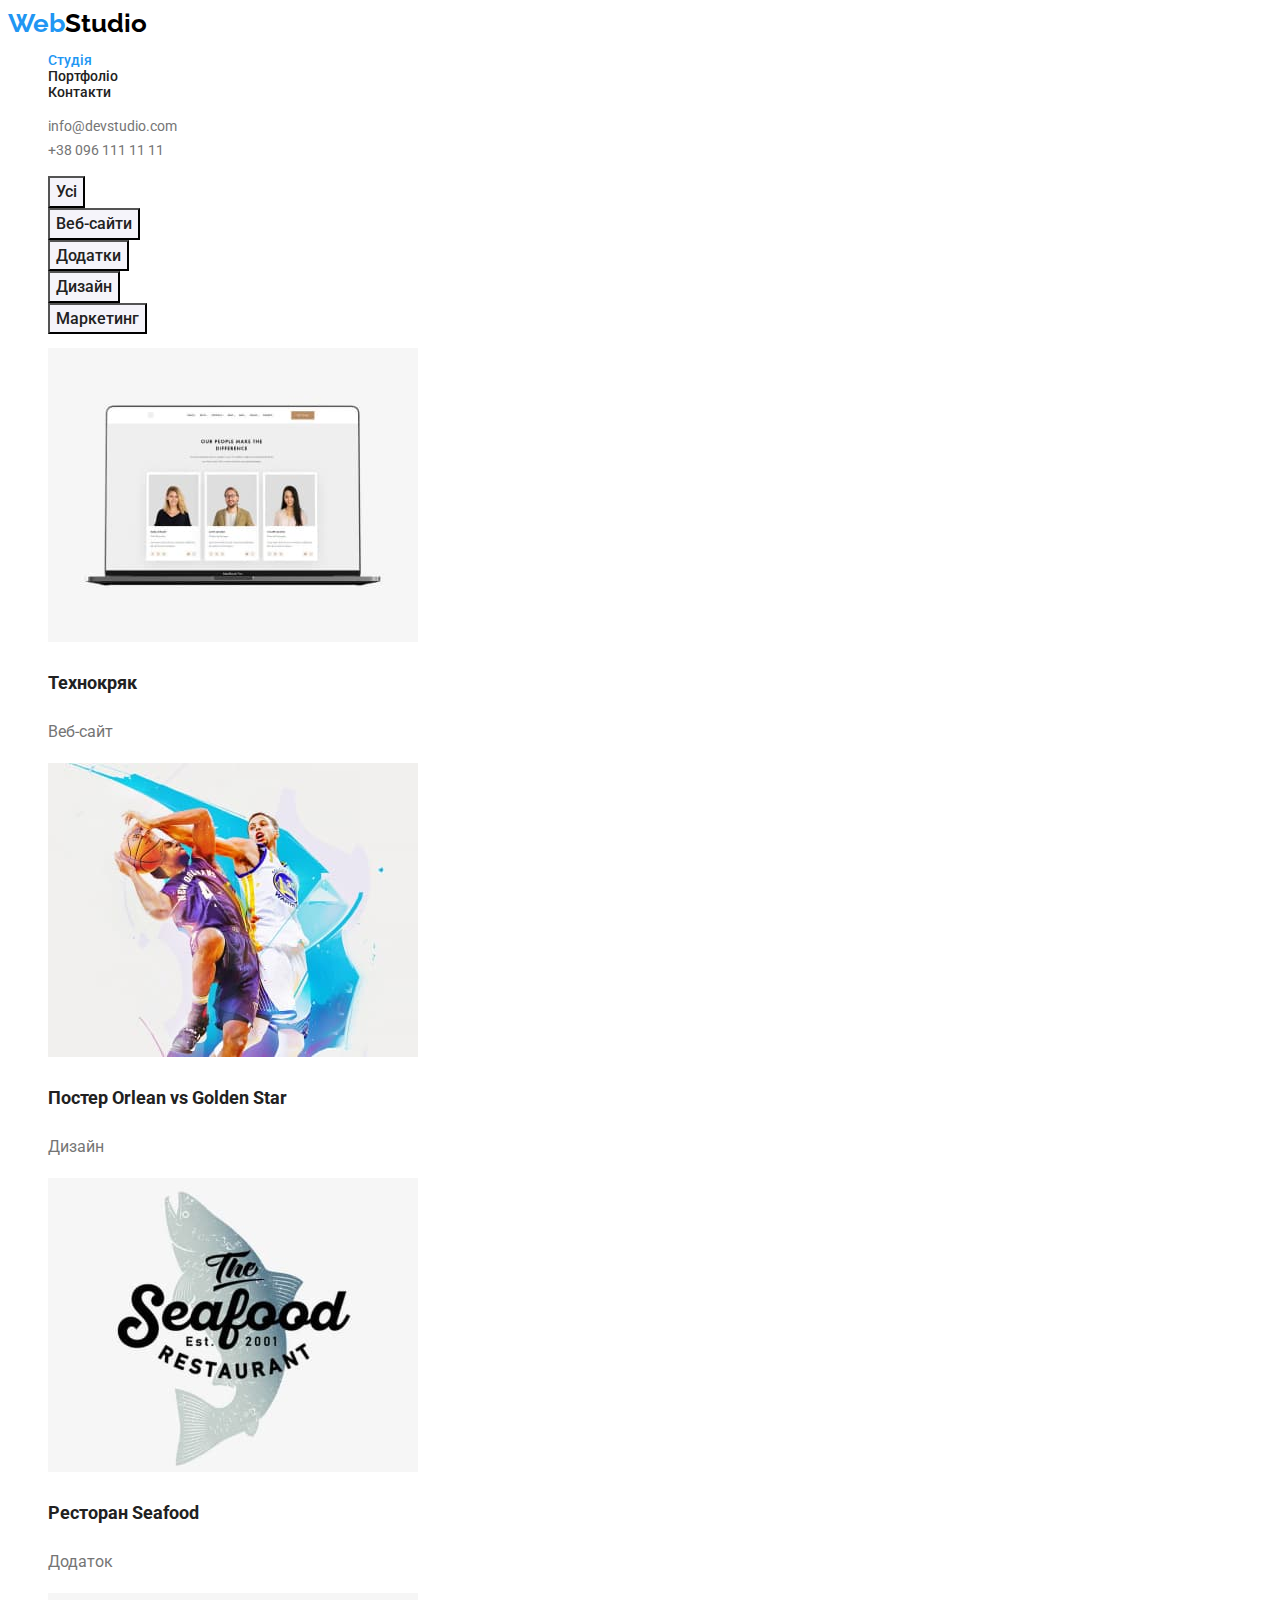
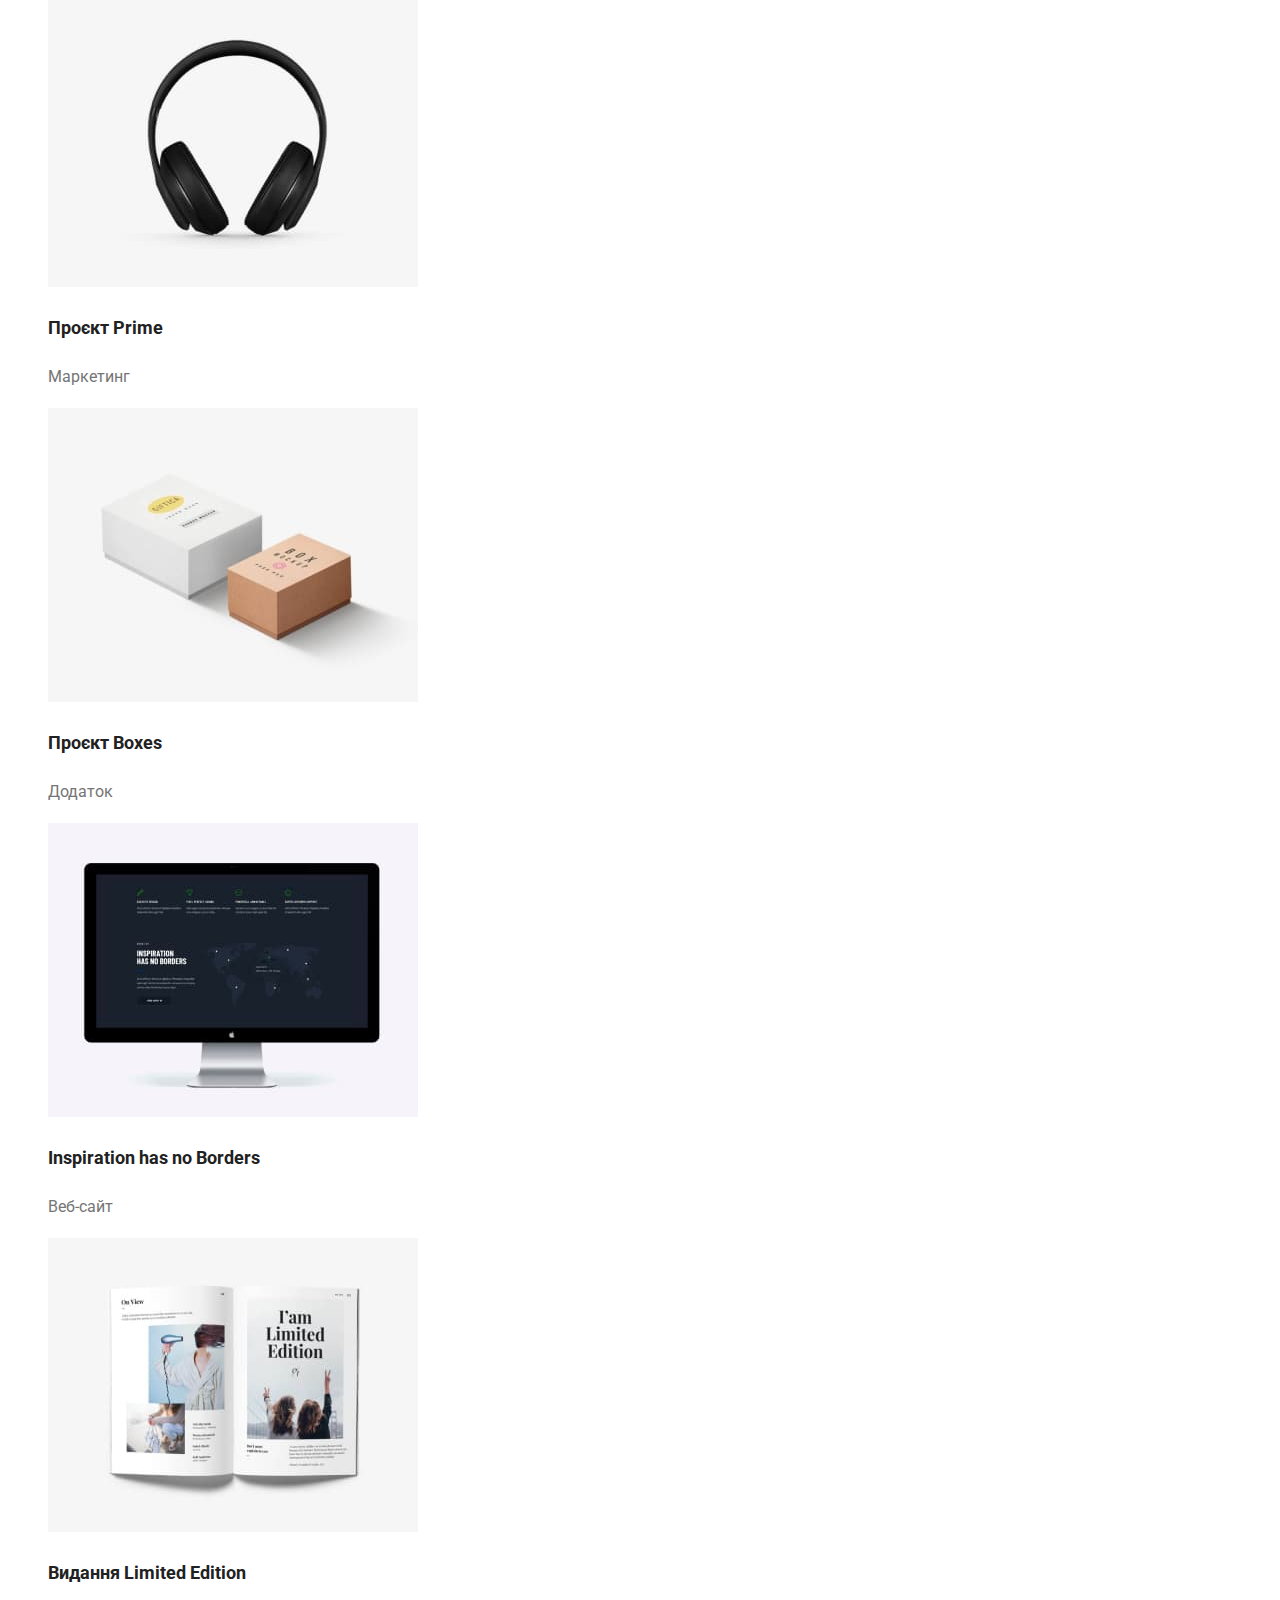
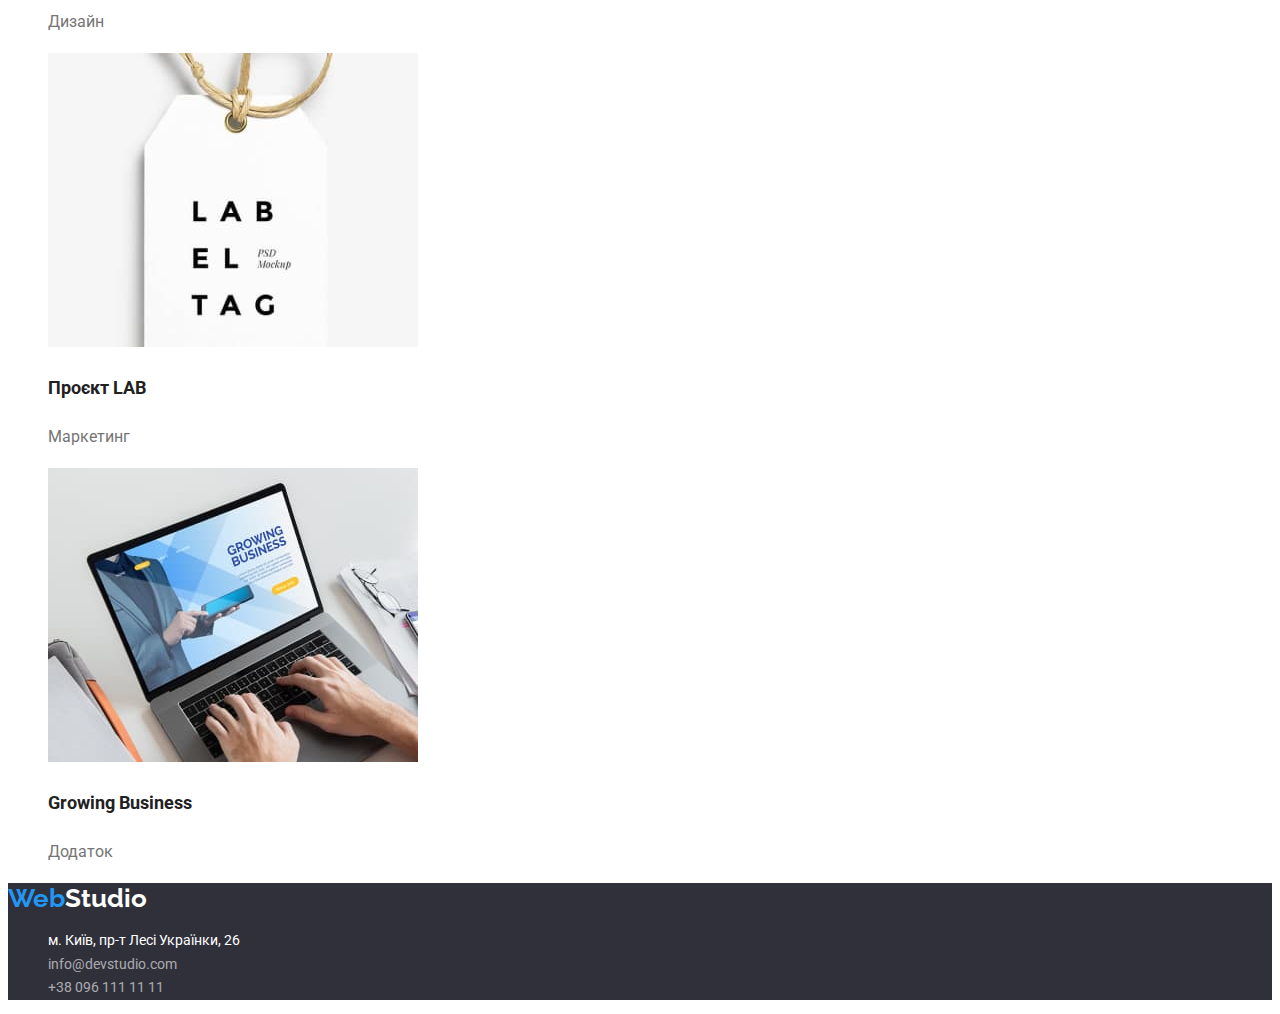
==== portfolio.html @ af0b971d "3дз" ====
<!DOCTYPE html>
<html lang="uk">
<head>
    <meta charset="UTF-8">
    <meta http-equiv="X-UA-Compatible" content="IE=edge">
    <meta name="viewport" content="width=device-width, initial-scale=1.0">
        <link href="https://fonts.googleapis.com/css2?family=Raleway:wght@700&family=Roboto:wght@400;500;700;900&display=swap" rel="stylesheet"/>
    <title>Document</title>
    <link rel="stylesheet" href="./css/styles.css"/>
</head>
<body>
    <header class="header">
        <nav class="nav-links">
          <a href="./index.html" class="logo" lang="en">Web<span class="header-studio">Studio</span></a>
          <ul class="nav list">
            <li>
              <a href="./index.html" class="link current">Студія</a>
            </li>
            <li>
              <a href="./portfolio.html" class="link">Портфоліо</a>
            </li>
            <li>
              <a href="#" class="link">Контакти</a>
            </li>
          </ul>
        </nav>
        <ul class="list">
          <li>
            <a href="mailto:info@devstudio.com" class="header-emeil link">info@devstudio.com</a>
          </li>
          <li>
            <a href="tel:+380961111111" class="header-tel link">+38 096 111 11 11</a>
          </li>
        </ul>
      </header>
      <main>
        <section class="portfolio">
       <h1 class="portfolio-title visually-hidden">Портфоліо</h1>
       <ul class="filter list">
        <li>
            <button type="button" class="filter-button">Усі</button>
        </li>
        <li>
            <button type="button" class="filter-button">Веб-сайти</button>
        </li>
        <li>
            <button type="button" class="filter-button">Додатки</button>
        </li>
        <li>
            <button type="button" class="filter-button">Дизайн</button>
        </li>
        <li>
            <button type="button" class="filter-button">Маркетинг</button>
        </li>
        </ul>
        <ul class="portfolio-links">
            <li>
                <a href="#" class="portfolio link">
                <img
              src="./images/texnokr.jpg"
              alt="Зображення двох жінок і одного чоловіка"
              width="370"
              height="294"
            />
            <h2 class="project-title">Технокряк</h2>
            <p class="project-text">Веб-сайт</p>
        </a>
            </li>
            <li>
                <a href="#" class="portfolio link">
                <img
                src="./images/poster.jpg"
                alt="Два баскетболіста борються за м'яч"
                width="370"
                height="294"
              />
              <h2 class="project-title">Постер <span lang="en"> Orlean vs Golden Star</span></h2>
              <p class="project-text">Дизайн</p>
            </a>
            </li>
            <li>
                <a href="#" class="portfolio link">
                <img
                src="./images/restor.jpg"
                alt="Логотип ресторану риба"
                width="370"
                height="294"
              />
              <h2 class="project-title">Ресторан <span lang="en">Seafood</span></h2>
              <p class="project-text">Додаток</p>
              </a>
            </li>
            <li>
                <a href="#" class="portfolio link">
                <img
                src="./images/prime.jpg"
                alt="Бездротові чорні навушники"
                width="370"
                height="294"
              />
              <h2 class="project-title">Проєкт <span lang="en">Prime</span></h2>
              <p class="project-text">Маркетинг</p>
              </a>
            </li>
            <li>
                <a href="#" class="portfolio link">
                <img
                src="./images/boxies.jpg"
                alt="Дві коробки"
                width="370"
                height="294"
              />
              <h2 class="project-title">Проєкт <span lang="en">Boxes</span></h2>
              <p class="project-text">Додаток</p>
              </a>
            </li>
            <li>
                <a href="#" class="portfolio link">
                <img
                src="./images/inspirat.jpg"
                alt="Зображення карти світу на моніторі комп'ютера"
                width="370"
                height="294"
              />
              <h2 class="project-title"><span lang="en">Inspiration has no Borders</span></h2>
              <p class="project-text">Веб-сайт</p>
              </a>
            </li>
            <li>
                <a href="#" class="portfolio link">
                <img
                src="./images/vudannja.jpg"
                alt="Розгорнутий журнал"
                width="370"
                height="294"
              />
              <h2 class="project-title">Видання <span lang="en">Limited Edition</span></h2>
              <p class="project-text">Дизайн</p>
              </a>
            </li>
            <li>
                <a href="#" class="portfolio link">
                <img
                src="./images/lab.jpg"
                alt="Етикетка (бірка)"
                width="370"
                height="294"
              />
              <h2 class="project-title">Проєкт <span lang="en">LAB</span></h2>
              <p class="project-text">Маркетинг</p>
              </a>
            </li>
            <li>
                <a href="#" class="portfolio link">
                <img
                src="./images/growing.jpg"
                alt="Людина працює на ноутбуці"
                width="370"
                height="294"
              />
              <h2 class="project-title"><span lang="en">Growing Business</span></h2>
              <p class="project-text">Додаток</p>
              </a>
            </li>
        </ul>
    </section>
      </main>
      <footer class="footer">
        <a href="./index.html" class="logo link" lang="en">Web<span class="footer-studio">Studio</span></a>
        <address class="footer-address">
          <ul class="footer-list">
            <li>
              <a
                href="https://goo.gl/maps/CPtrU1FHBa2aNyZL9"
                target="_blank"
                rel="noopener noreferrer nofollow"
                class="address-link">м. Київ, пр-т Лесі Українки, 26</a
              >
            </li>
            <li>
              <a href="mailto:info@devstudio.com" class="footer-emeil footer-link">info@devstudio.com</a>
            </li>
            <li>
              <a href="tel:+380961111111" class="footer-tel footer-link">+38 096 111 11 11</a>
            </li>
          </ul>
        </address>
      </footer>
</body>
</html>
---- css/styles.css ----
:root {
  --primary-text-color: #757575;
  --title-text-color: #212121;
  --secondary-text-color: #000000;
  --accent-color: #2196f3;
  --primary-background-color: #ffffff;
  --secondary-background-color: #2f303a;
  --section-background-color: #f5f4fa;
  --button-background-color: #188ce8;
  --footer-text-color: rgba(255, 255, 255, 0.6);
}

body {
  color: var(--primary-text-color);
  background-color: var(--primary-background-color);

  font-family: "Roboto", sans-serif;
  font-size: 14px;
  line-height: 1.7;
}

/*header*/
.header {
  background-color: var(--primary-background-color);
}

/*logo*/
.logo {
  color: var(--accent-color);
  text-decoration: none;

  font-family: "Raleway", sans-serif;
  font-weight: 700;
  font-size: 26px;
  line-height: 1.19;
}

.header-studio {
  color: var(--secondary-text-color);
}
.list {
  list-style: none;
}
/*nav list*/

.nav-links {
  color: var(--title-text-color);
  font-weight: 500;
  line-height: 1.14;
}

.link {
  color: var(--title-text-color);
  text-decoration: none;
}

.link:hover {
  color: var(--accent-color);
}

.link:focus {
  color: var(--accent-color);
}

.link:active {
  color: var(--accent-color);
}

.link.current {
  color: var(--accent-color);
}

.header-emeil,
.header-tel {
  color: var(--primary-text-color);
}

/* hero */
.hero {
  background-color: var(--secondary-background-color);
}

.hero-title {
  color: var(--primary-background-color);

  font-weight: 900;
  font-size: 44px;
  line-height: 1.36;

  text-transform: uppercase;
}

/* button */
.button {
  background-color: var(--accent-color);
  color: var(--primary-background-color);
  font-weight: 700;
  font-size: 16px;
  line-height: 1.88;
}

.button {
  cursor: pointer;
}

.button:hover {
  background-color: var(--button-background-color);
}

.button:focus {
  background-color: var(--button-background-color);
}

.button:active {
  background-color: var(--button-background-color);
}

/*features*/
.feature.list-title {
  color: var(--title-text-color);

  font-weight: 700;
  font-size: 14px;
  line-height: 1.14;
}

.list-title {
  text-transform: uppercase;
}

/*works*/

/*teame-section*/
.teame-section {
  background-color: var(--section-background-color);
}

.teame-list {
  background-color: var(--primary-background-color);
  list-style: none;
}

.name {
  color: var(--title-text-color);

  font-weight: 500;
  font-size: 16px;
  line-height: 1.19;
}

.profession {
  font-size: 16px;
  line-height: 1.19;
}

/*title h2*/
.title {
  color: var(--title-text-color);

  font-weight: 700;
  font-size: 36px;
  line-height: 1.17;
}

h2,
h3 {
  color: var(--title-text-color);
}
/*Приховані заголовки*/
.visually-hidden {
  position: absolute;
  white-space: nowrap;
  width: 1px;
  height: 1px;
  overflow: hidden;
  border: 0;
  padding: 0;
  clip: rect(0 0 0 0);
  clip-path: inset(50%);
  margin: -1px;
}

/*footer*/
.footer {
  background-color: var(--secondary-background-color);
}

.logo {
  color: var(--accent-color);
  text-decoration: none;
}

.footer-studio {
  color: var(--primary-background-color);
}

.footer-list {
  list-style: none;
}

.address-link {
  color: var(--primary-background-color);
  font-family: "Roboto", sans-serif;
  font-style: normal;
  font-weight: 400;
  font-size: 14px;
  line-height: 1.7;
  text-decoration: none;
}

.footer-link {
  color: var(--footer-text-color);
  font-style: normal;
  text-decoration: none;
}
.footer-emeil:hover,
.footer-tel:hover {
  color: var(--footer-text-color);
}

.footer-emeil:hover,
.footer-tel:hover {
  color: var(--accent-color);
}

.footer-emeil:focus,
.footer-tel:focus {
  color: var(--accent-color);
}

/*portfolio.html*/

.portfolio-title {
}

/*button*/
.filter-button {
  background-color: var(--section-background-color);
  color: var(--title-text-color);

  font-family: inherit;
  font-weight: 500;
  font-size: 16px;
  line-height: 1.6;
}

.filter-button {
  cursor: pointer;
}

.filter-button:hover {
  background-color: var(--accent-color);
  color: var(--primary-background-color);
}

.filter-button:focus {
  background-color: var(--accent-color);
  color: var(--primary-background-color);
}
.filter-button:active {
  background-color: var(--accent-color);
  color: var(--primary-background-color);
}

.portfolio-links {
  list-style: none;
}

/*.portfolio.link {

 }

 .portfolio.link:hover {
    
}

 .portfolio.link:focus {
    
}

.portfolio.link:active {
    
}*/

.project-title {
  font-weight: 700;
  font-size: 18px;
  line-height: 2;
}

.project-text {
  color: var(--primary-text-color);

  font-size: 16px;
  line-height: 1.89;
}
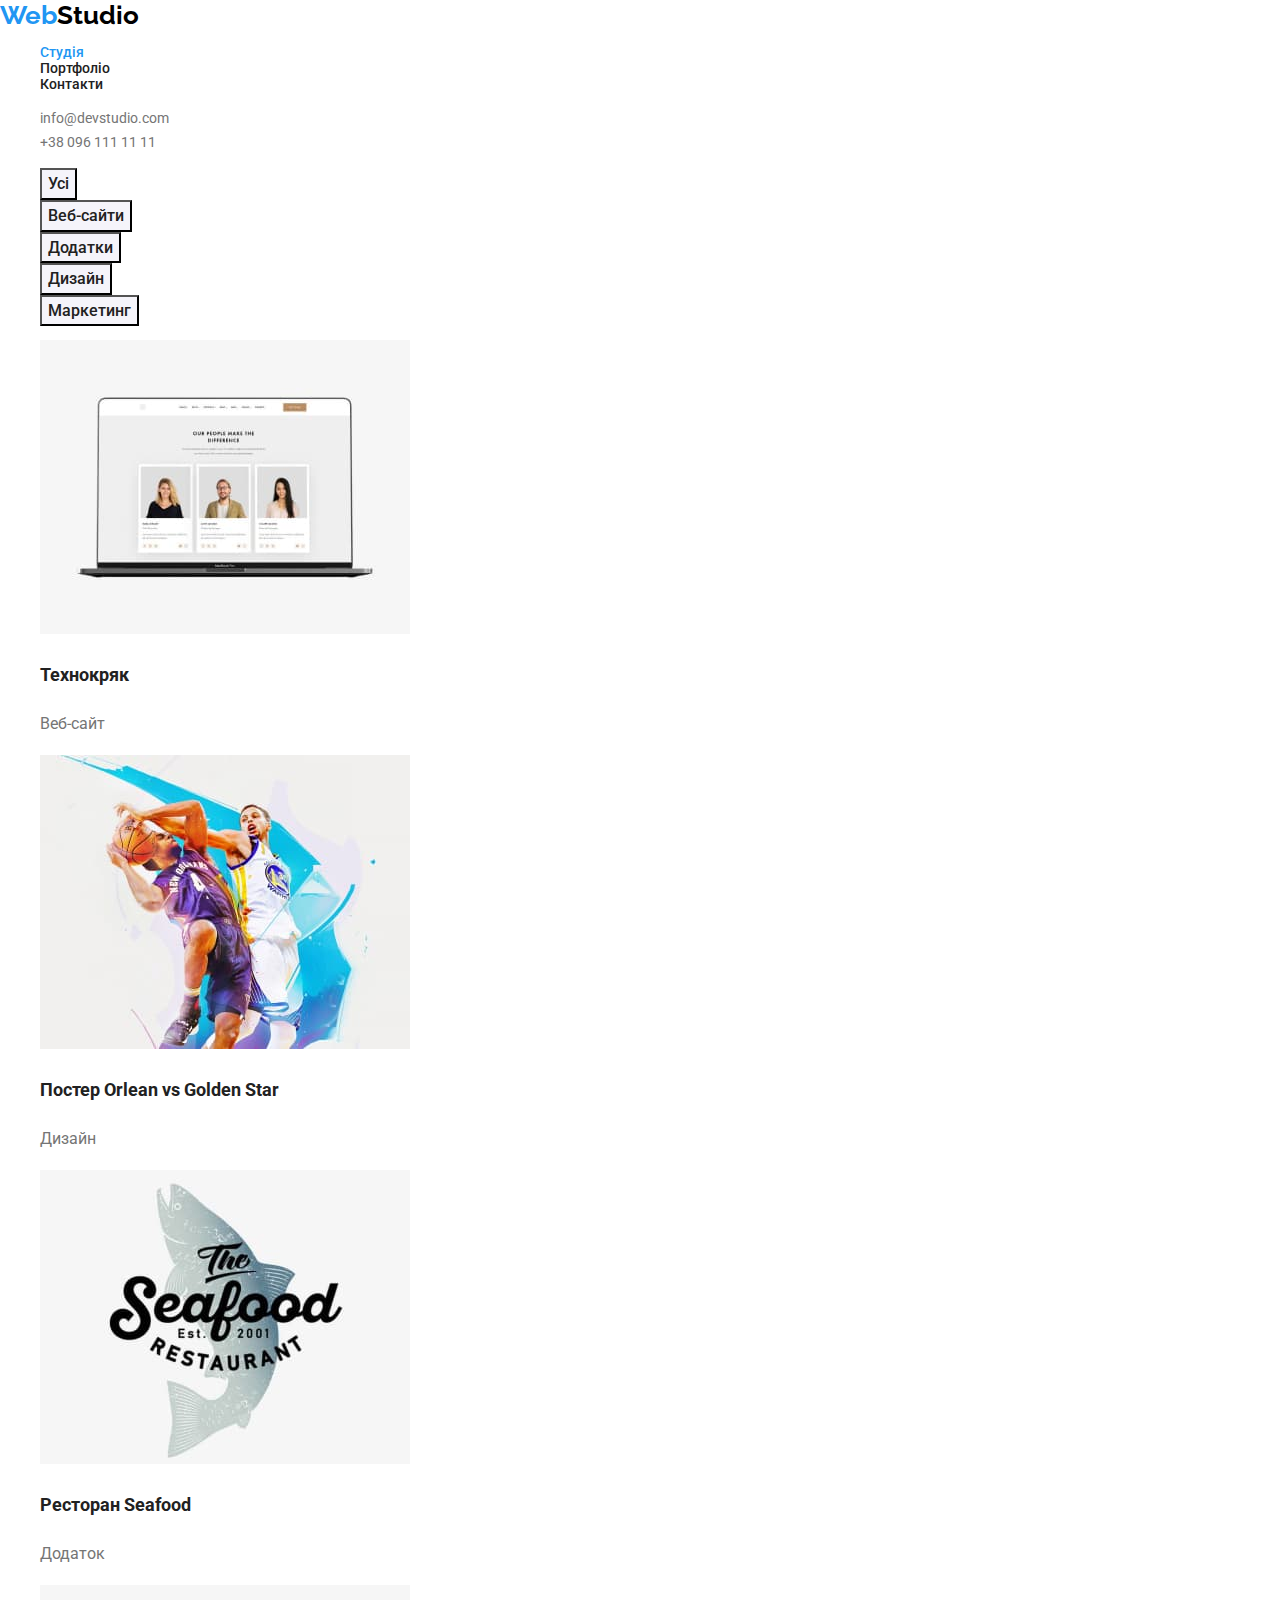
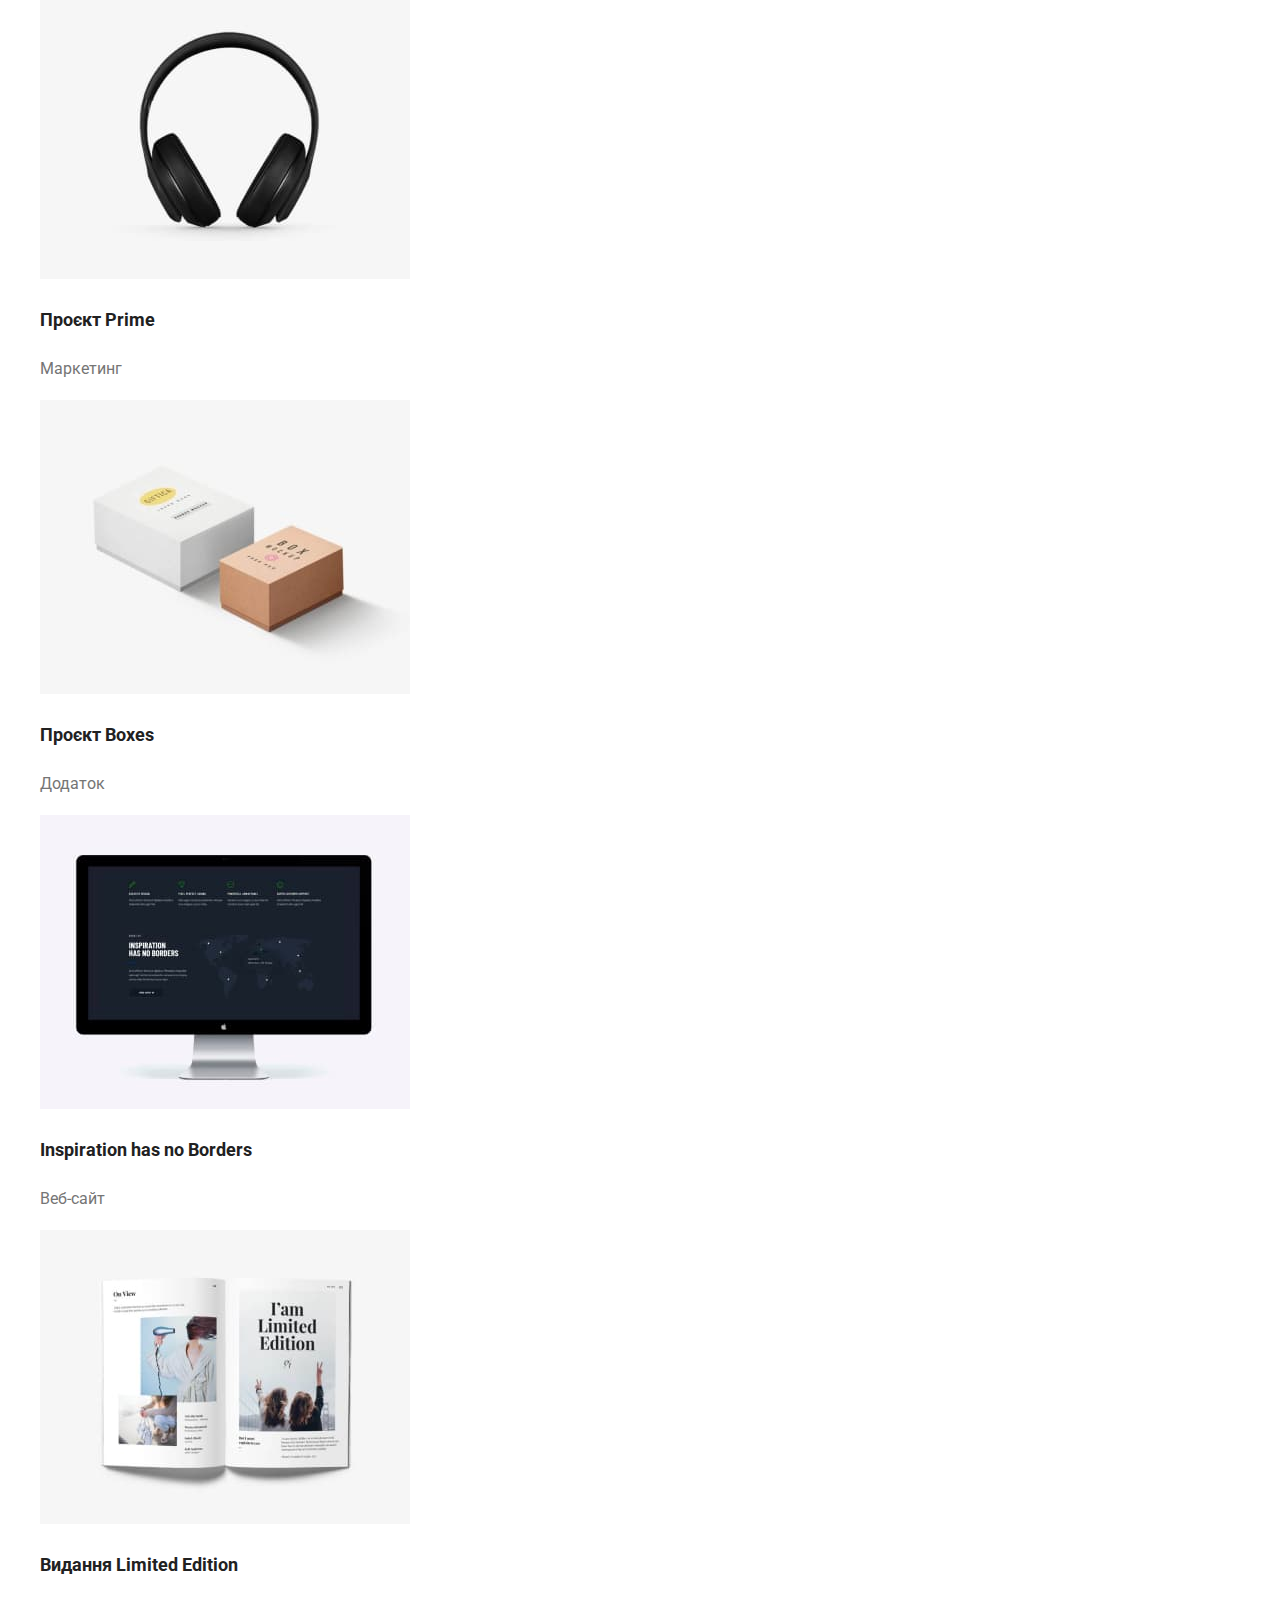
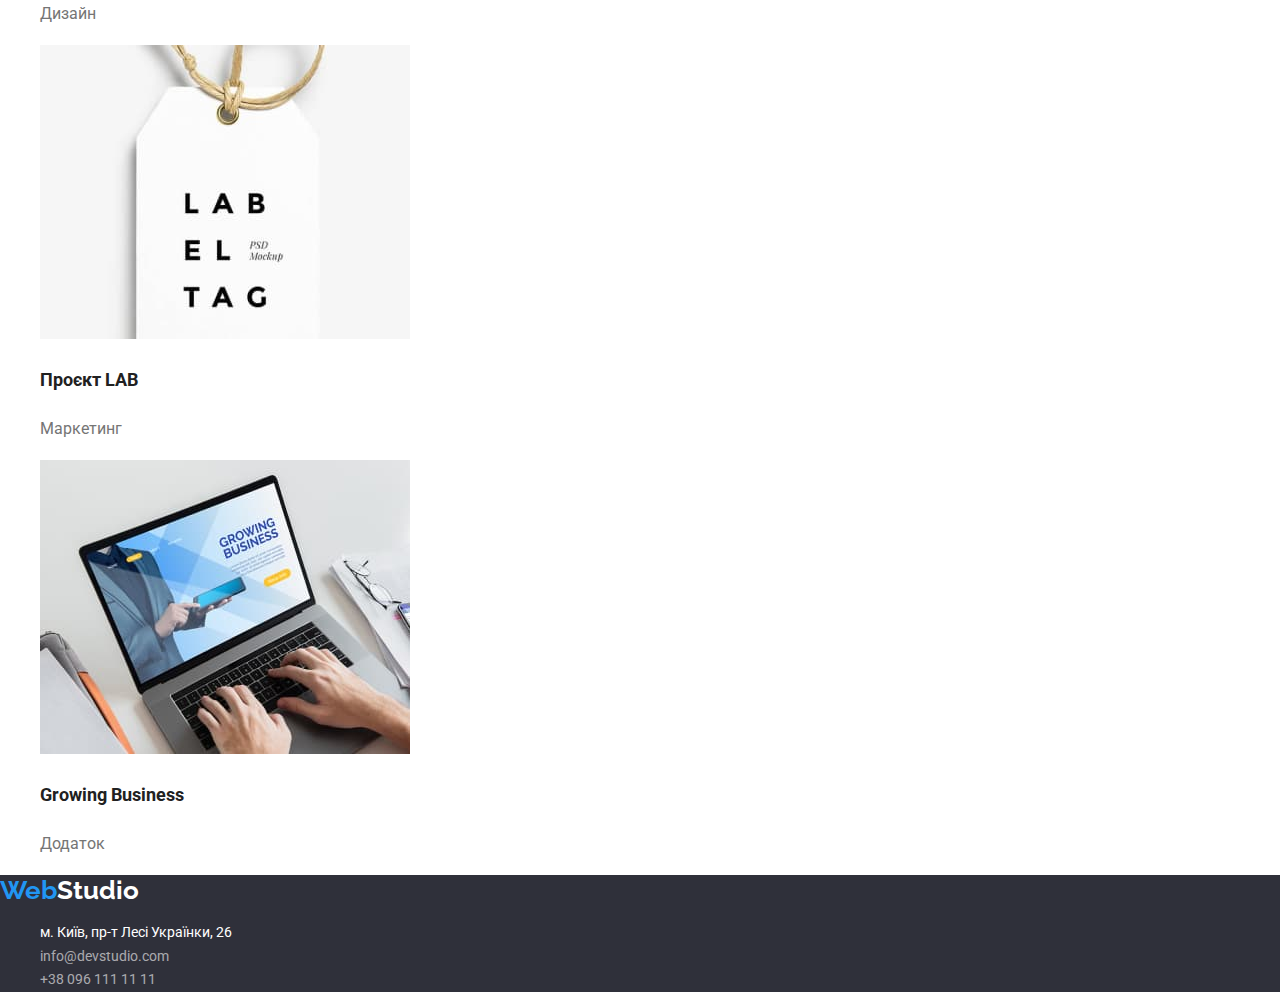
==== commit ed96bf87: "button" ====
--- a/portfolio.html
+++ b/portfolio.html
@@ -6,6 +6,7 @@
     <meta name="viewport" content="width=device-width, initial-scale=1.0">
         <link href="https://fonts.googleapis.com/css2?family=Raleway:wght@700&family=Roboto:wght@400;500;700;900&display=swap" rel="stylesheet"/>
     <title>Document</title>
+    <link rel="stylesheet" href="https://cdnjs.cloudflare.com/ajax/libs/modern-normalize/1.1.0/modern-normalize.min.css">
     <link rel="stylesheet" href="./css/styles.css"/>
 </head>
 <body>
--- a/css/styles.css
+++ b/css/styles.css
@@ -24,6 +24,14 @@
   background-color: var(--primary-background-color);
 }
 
+/*container*/
+. container {
+  margin-left: ;
+  margin-right: ;
+  width: 1200px;
+}
+
+
 /*logo*/
 .logo {
   color: var(--accent-color);
@@ -92,8 +100,15 @@
 
 /* button */
 .button {
+  display: inline-block;
+  border: 1px solid transparent;
+  border-radius: 4px;
+  padding: 10px 32px;
+  min-width: 216px;
+
   background-color: var(--accent-color);
   color: var(--primary-background-color);
+
   font-weight: 700;
   font-size: 16px;
   line-height: 1.88;
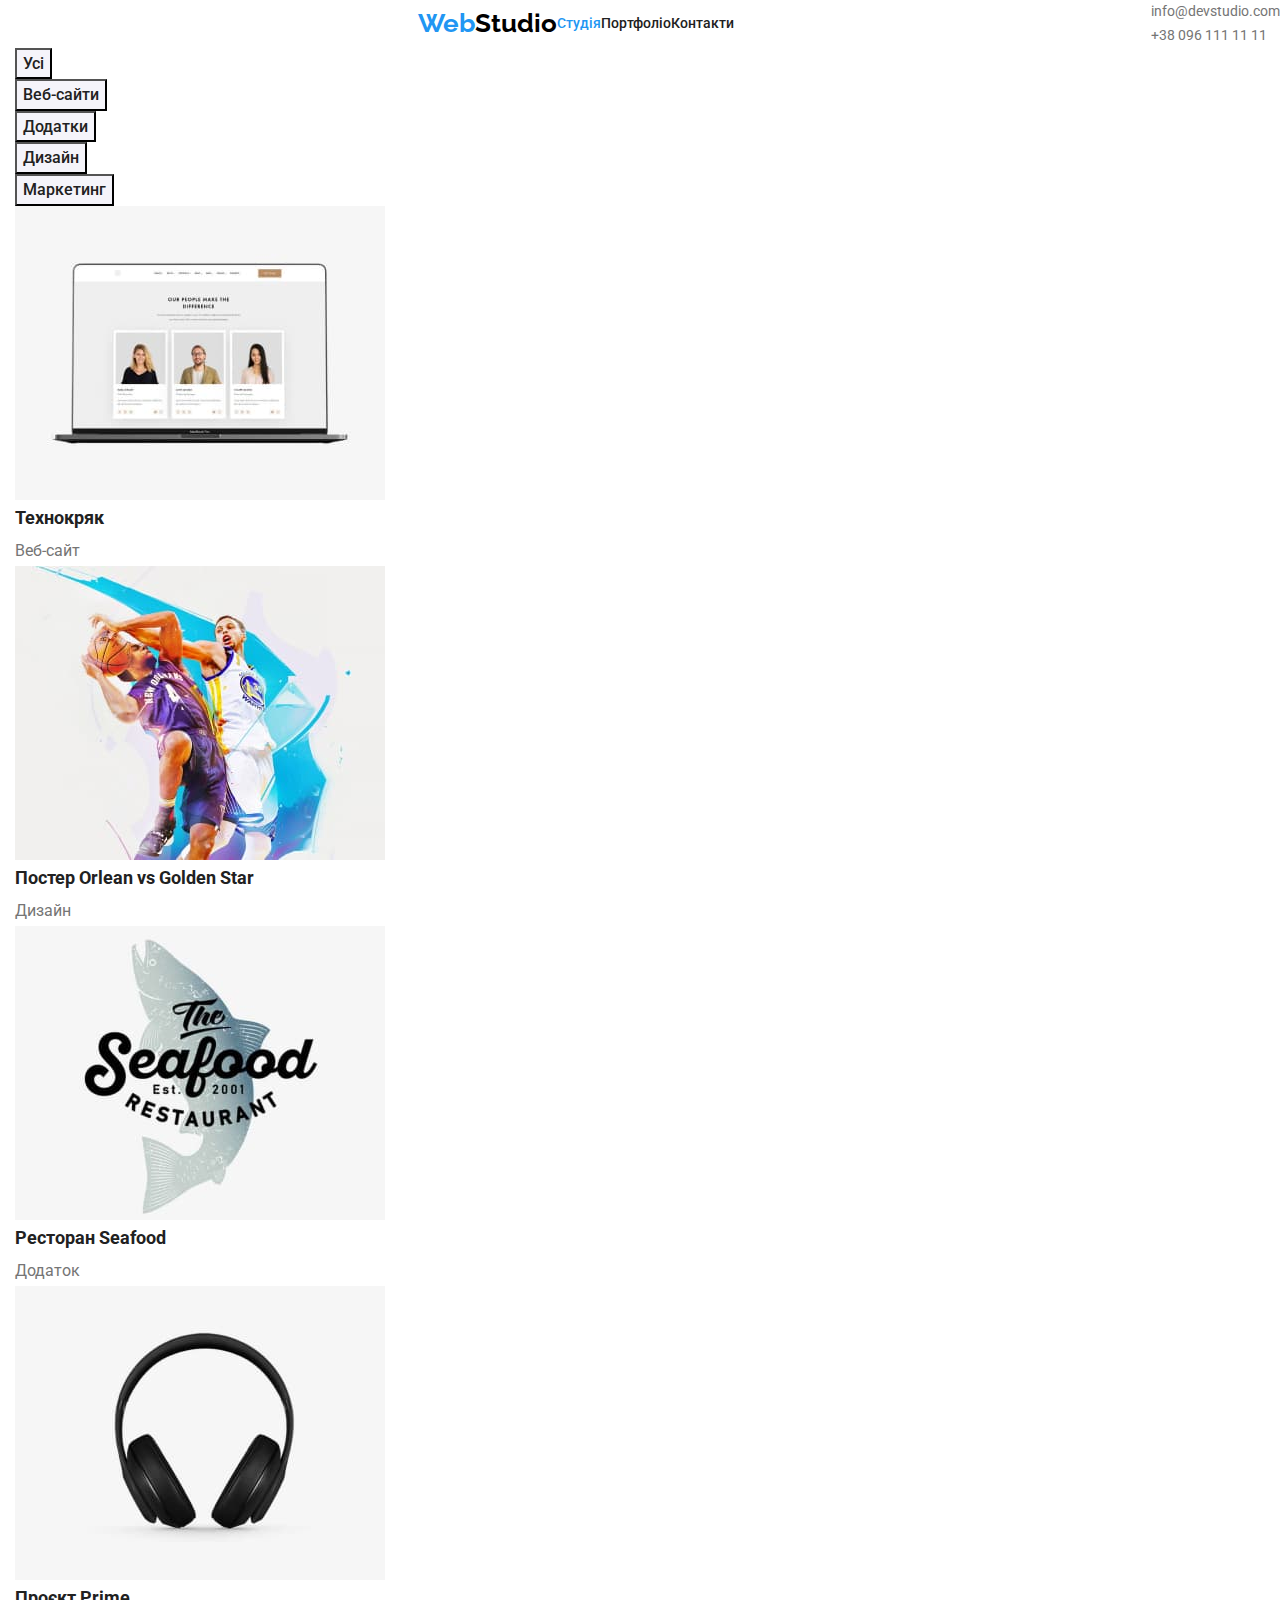
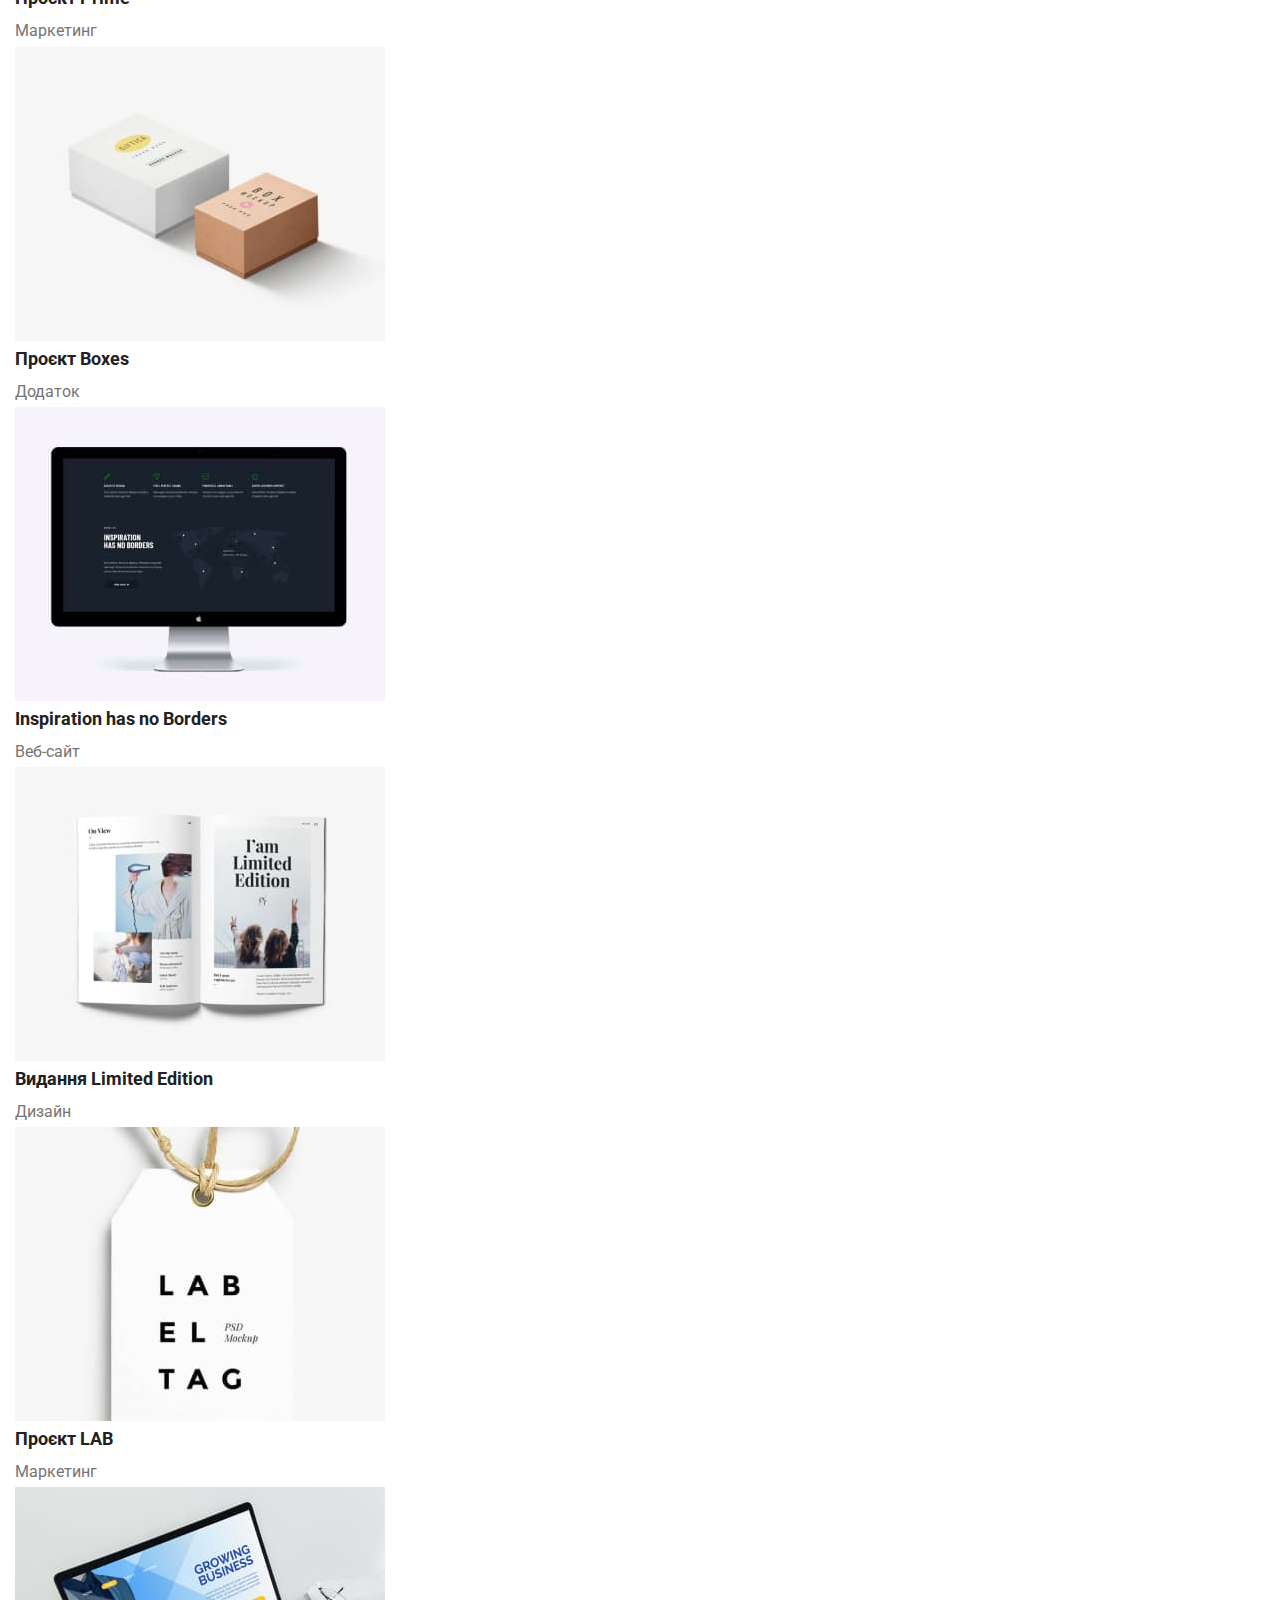
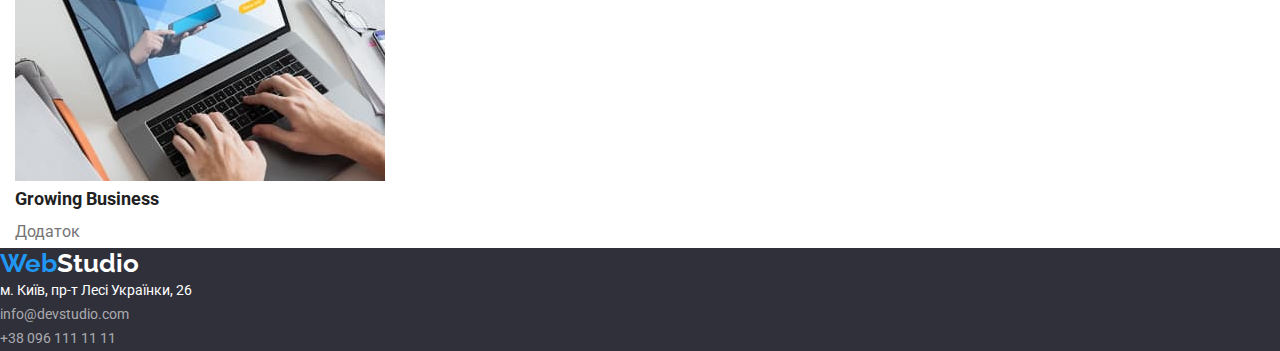
==== commit 340cc378: "change item" ====
--- a/portfolio.html
+++ b/portfolio.html
@@ -1,191 +1,228 @@
 <!DOCTYPE html>
 <html lang="uk">
-<head>
-    <meta charset="UTF-8">
-    <meta http-equiv="X-UA-Compatible" content="IE=edge">
-    <meta name="viewport" content="width=device-width, initial-scale=1.0">
-        <link href="https://fonts.googleapis.com/css2?family=Raleway:wght@700&family=Roboto:wght@400;500;700;900&display=swap" rel="stylesheet"/>
+  <head>
+    <meta charset="UTF-8" />
+    <meta http-equiv="X-UA-Compatible" content="IE=edge" />
+    <meta name="viewport" content="width=device-width, initial-scale=1.0" />
+    <link
+      href="https://fonts.googleapis.com/css2?family=Raleway:wght@700&family=Roboto:wght@400;500;700;900&display=swap"
+      rel="stylesheet"
+    />
     <title>Document</title>
-    <link rel="stylesheet" href="https://cdnjs.cloudflare.com/ajax/libs/modern-normalize/1.1.0/modern-normalize.min.css">
-    <link rel="stylesheet" href="./css/styles.css"/>
-</head>
-<body>
+    <link
+      rel="stylesheet"
+      href="https://cdnjs.cloudflare.com/ajax/libs/modern-normalize/1.1.0/modern-normalize.min.css"
+    />
+    <link rel="stylesheet" href="./css/styles.css" />
+  </head>
+  <body>
     <header class="header">
-        <nav class="nav-links">
-          <a href="./index.html" class="logo" lang="en">Web<span class="header-studio">Studio</span></a>
-          <ul class="nav list">
-            <li>
-              <a href="./index.html" class="link current">Студія</a>
-            </li>
-            <li>
-              <a href="./portfolio.html" class="link">Портфоліо</a>
-            </li>
-            <li>
-              <a href="#" class="link">Контакти</a>
-            </li>
-          </ul>
-        </nav>
-        <ul class="list">
-          <li>
-            <a href="mailto:info@devstudio.com" class="header-emeil link">info@devstudio.com</a>
-          </li>
-          <li>
-            <a href="tel:+380961111111" class="header-tel link">+38 096 111 11 11</a>
+      <nav class="nav-links">
+        <a href="./index.html" class="logo" lang="en"
+          >Web<span class="header-studio">Studio</span></a
+        >
+        <ul class="nav list">
+          <li>
+            <a href="./index.html" class="link current">Студія</a>
+          </li>
+          <li>
+            <a href="./portfolio.html" class="link">Портфоліо</a>
+          </li>
+          <li>
+            <a href="#" class="link">Контакти</a>
           </li>
         </ul>
-      </header>
-      <main>
-        <section class="portfolio">
-       <h1 class="portfolio-title visually-hidden">Портфоліо</h1>
-       <ul class="filter list">
+      </nav>
+      <ul class="list">
         <li>
-            <button type="button" class="filter-button">Усі</button>
+          <a href="mailto:info@devstudio.com" class="header-emeil link"
+            >info@devstudio.com</a
+          >
         </li>
         <li>
-            <button type="button" class="filter-button">Веб-сайти</button>
+          <a href="tel:+380961111111" class="header-tel link"
+            >+38 096 111 11 11</a
+          >
         </li>
-        <li>
-            <button type="button" class="filter-button">Додатки</button>
-        </li>
-        <li>
-            <button type="button" class="filter-button">Дизайн</button>
-        </li>
-        <li>
-            <button type="button" class="filter-button">Маркетинг</button>
-        </li>
+      </ul>
+    </header>
+
+    <main>
+      <section class="portfolio">
+        <div class="container">
+          <h1 class="portfolio-title visually-hidden">Портфоліо</h1>
+          <ul class="filter list">
+            <li>
+              <button type="button" class="filter-button">Усі</button>
+            </li>
+            <li>
+              <button type="button" class="filter-button">Веб-сайти</button>
+            </li>
+            <li>
+              <button type="button" class="filter-button">Додатки</button>
+            </li>
+            <li>
+              <button type="button" class="filter-button">Дизайн</button>
+            </li>
+            <li>
+              <button type="button" class="filter-button">Маркетинг</button>
+            </li>
+          </ul>
+          <ul class="portfolio-links">
+            <li>
+              <a href="#" class="portfolio link">
+                <img
+                  src="./images/texnokr.jpg"
+                  alt="Зображення двох жінок і одного чоловіка"
+                  width="370"
+                  height="294"
+                />
+                <h2 class="project-title">Технокряк</h2>
+                <p class="project-text">Веб-сайт</p>
+              </a>
+            </li>
+            <li>
+              <a href="#" class="portfolio link">
+                <img
+                  src="./images/poster.jpg"
+                  alt="Два баскетболіста борються за м'яч"
+                  width="370"
+                  height="294"
+                />
+                <h2 class="project-title">
+                  Постер <span lang="en"> Orlean vs Golden Star</span>
+                </h2>
+                <p class="project-text">Дизайн</p>
+              </a>
+            </li>
+            <li>
+              <a href="#" class="portfolio link">
+                <img
+                  src="./images/restor.jpg"
+                  alt="Логотип ресторану риба"
+                  width="370"
+                  height="294"
+                />
+                <h2 class="project-title">
+                  Ресторан <span lang="en">Seafood</span>
+                </h2>
+                <p class="project-text">Додаток</p>
+              </a>
+            </li>
+            <li>
+              <a href="#" class="portfolio link">
+                <img
+                  src="./images/prime.jpg"
+                  alt="Бездротові чорні навушники"
+                  width="370"
+                  height="294"
+                />
+                <h2 class="project-title">
+                  Проєкт <span lang="en">Prime</span>
+                </h2>
+                <p class="project-text">Маркетинг</p>
+              </a>
+            </li>
+            <li>
+              <a href="#" class="portfolio link">
+                <img
+                  src="./images/boxies.jpg"
+                  alt="Дві коробки"
+                  width="370"
+                  height="294"
+                />
+                <h2 class="project-title">
+                  Проєкт <span lang="en">Boxes</span>
+                </h2>
+                <p class="project-text">Додаток</p>
+              </a>
+            </li>
+            <li>
+              <a href="#" class="portfolio link">
+                <img
+                  src="./images/inspirat.jpg"
+                  alt="Зображення карти світу на моніторі комп'ютера"
+                  width="370"
+                  height="294"
+                />
+                <h2 class="project-title">
+                  <span lang="en">Inspiration has no Borders</span>
+                </h2>
+                <p class="project-text">Веб-сайт</p>
+              </a>
+            </li>
+            <li>
+              <a href="#" class="portfolio link">
+                <img
+                  src="./images/vudannja.jpg"
+                  alt="Розгорнутий журнал"
+                  width="370"
+                  height="294"
+                />
+                <h2 class="project-title">
+                  Видання <span lang="en">Limited Edition</span>
+                </h2>
+                <p class="project-text">Дизайн</p>
+              </a>
+            </li>
+            <li>
+              <a href="#" class="portfolio link">
+                <img
+                  src="./images/lab.jpg"
+                  alt="Етикетка (бірка)"
+                  width="370"
+                  height="294"
+                />
+                <h2 class="project-title">Проєкт <span lang="en">LAB</span></h2>
+                <p class="project-text">Маркетинг</p>
+              </a>
+            </li>
+            <li>
+              <a href="#" class="portfolio link">
+                <img
+                  src="./images/growing.jpg"
+                  alt="Людина працює на ноутбуці"
+                  width="370"
+                  height="294"
+                />
+                <h2 class="project-title">
+                  <span lang="en">Growing Business</span>
+                </h2>
+                <p class="project-text">Додаток</p>
+              </a>
+            </li>
+          </ul>
+        </div>
+      </section>
+    </main>
+
+    <footer class="footer">
+      <a href="./index.html" class="logo link" lang="en"
+        >Web<span class="footer-studio">Studio</span></a
+      >
+      <address class="footer-address">
+        <ul class="footer-list">
+          <li>
+            <a
+              href="https://goo.gl/maps/CPtrU1FHBa2aNyZL9"
+              target="_blank"
+              rel="noopener noreferrer nofollow"
+              class="address-link"
+              >м. Київ, пр-т Лесі Українки, 26</a
+            >
+          </li>
+          <li>
+            <a href="mailto:info@devstudio.com" class="footer-emeil footer-link"
+              >info@devstudio.com</a
+            >
+          </li>
+          <li>
+            <a href="tel:+380961111111" class="footer-tel footer-link"
+              >+38 096 111 11 11</a
+            >
+          </li>
         </ul>
-        <ul class="portfolio-links">
-            <li>
-                <a href="#" class="portfolio link">
-                <img
-              src="./images/texnokr.jpg"
-              alt="Зображення двох жінок і одного чоловіка"
-              width="370"
-              height="294"
-            />
-            <h2 class="project-title">Технокряк</h2>
-            <p class="project-text">Веб-сайт</p>
-        </a>
-            </li>
-            <li>
-                <a href="#" class="portfolio link">
-                <img
-                src="./images/poster.jpg"
-                alt="Два баскетболіста борються за м'яч"
-                width="370"
-                height="294"
-              />
-              <h2 class="project-title">Постер <span lang="en"> Orlean vs Golden Star</span></h2>
-              <p class="project-text">Дизайн</p>
-            </a>
-            </li>
-            <li>
-                <a href="#" class="portfolio link">
-                <img
-                src="./images/restor.jpg"
-                alt="Логотип ресторану риба"
-                width="370"
-                height="294"
-              />
-              <h2 class="project-title">Ресторан <span lang="en">Seafood</span></h2>
-              <p class="project-text">Додаток</p>
-              </a>
-            </li>
-            <li>
-                <a href="#" class="portfolio link">
-                <img
-                src="./images/prime.jpg"
-                alt="Бездротові чорні навушники"
-                width="370"
-                height="294"
-              />
-              <h2 class="project-title">Проєкт <span lang="en">Prime</span></h2>
-              <p class="project-text">Маркетинг</p>
-              </a>
-            </li>
-            <li>
-                <a href="#" class="portfolio link">
-                <img
-                src="./images/boxies.jpg"
-                alt="Дві коробки"
-                width="370"
-                height="294"
-              />
-              <h2 class="project-title">Проєкт <span lang="en">Boxes</span></h2>
-              <p class="project-text">Додаток</p>
-              </a>
-            </li>
-            <li>
-                <a href="#" class="portfolio link">
-                <img
-                src="./images/inspirat.jpg"
-                alt="Зображення карти світу на моніторі комп'ютера"
-                width="370"
-                height="294"
-              />
-              <h2 class="project-title"><span lang="en">Inspiration has no Borders</span></h2>
-              <p class="project-text">Веб-сайт</p>
-              </a>
-            </li>
-            <li>
-                <a href="#" class="portfolio link">
-                <img
-                src="./images/vudannja.jpg"
-                alt="Розгорнутий журнал"
-                width="370"
-                height="294"
-              />
-              <h2 class="project-title">Видання <span lang="en">Limited Edition</span></h2>
-              <p class="project-text">Дизайн</p>
-              </a>
-            </li>
-            <li>
-                <a href="#" class="portfolio link">
-                <img
-                src="./images/lab.jpg"
-                alt="Етикетка (бірка)"
-                width="370"
-                height="294"
-              />
-              <h2 class="project-title">Проєкт <span lang="en">LAB</span></h2>
-              <p class="project-text">Маркетинг</p>
-              </a>
-            </li>
-            <li>
-                <a href="#" class="portfolio link">
-                <img
-                src="./images/growing.jpg"
-                alt="Людина працює на ноутбуці"
-                width="370"
-                height="294"
-              />
-              <h2 class="project-title"><span lang="en">Growing Business</span></h2>
-              <p class="project-text">Додаток</p>
-              </a>
-            </li>
-        </ul>
-    </section>
-      </main>
-      <footer class="footer">
-        <a href="./index.html" class="logo link" lang="en">Web<span class="footer-studio">Studio</span></a>
-        <address class="footer-address">
-          <ul class="footer-list">
-            <li>
-              <a
-                href="https://goo.gl/maps/CPtrU1FHBa2aNyZL9"
-                target="_blank"
-                rel="noopener noreferrer nofollow"
-                class="address-link">м. Київ, пр-т Лесі Українки, 26</a
-              >
-            </li>
-            <li>
-              <a href="mailto:info@devstudio.com" class="footer-emeil footer-link">info@devstudio.com</a>
-            </li>
-            <li>
-              <a href="tel:+380961111111" class="footer-tel footer-link">+38 096 111 11 11</a>
-            </li>
-          </ul>
-        </address>
-      </footer>
-</body>
-</html>+      </address>
+    </footer>
+  </body>
+</html>
--- a/css/styles.css
+++ b/css/styles.css
@@ -1,3 +1,9 @@
+*,
+*::before,
+*::after {
+  box-sizing: border-box;
+}
+
 :root {
   --primary-text-color: #757575;
   --title-text-color: #212121;
@@ -19,16 +25,44 @@
   line-height: 1.7;
 }
 
+/*container*/
+.container {
+  width: 1200px;
+  align-items: center;
+  padding-left: 15px;
+  padding-right: 15px;
+    }
+
+.section {
+  padding-top: 94px;
+  padding-bottom: 94px;
+}
+
+h1,
+h2,
+h3,
+p,
+ul {
+  margin: 0px;
+  padding: 0px;
+}
+
 /*header*/
 .header {
+  display: flex;
+  align-items: center;
+  justify-content: space-between;
   background-color: var(--primary-background-color);
-}
-
-/*container*/
-. container {
-  margin-left: ;
-  margin-right: ;
-  width: 1200px;
+       }
+  
+.list {
+  list-style: none;
+  padding: 0;
+  margin: 0;
+}
+
+.nav-item {
+  margin-bottom: 50;
 }
 
 
@@ -46,15 +80,22 @@
 .header-studio {
   color: var(--secondary-text-color);
 }
-.list {
-  list-style: none;
-}
+
 /*nav list*/
+
+.nav {
+  display: flex;
+  align-items: center;
+}
 
 .nav-links {
   color: var(--title-text-color);
   font-weight: 500;
   line-height: 1.14;
+
+  display: flex;
+  align-items: center;
+  margin: auto;
 }
 
 .link {
@@ -76,6 +117,11 @@
 
 .link.current {
   color: var(--accent-color);
+}
+
+.auth-nav {
+  display: flex;
+  margin-left: auto;
 }
 
 .header-emeil,
@@ -96,6 +142,10 @@
   line-height: 1.36;
 
   text-transform: uppercase;
+  text-align: center;
+
+  padding: 0;
+  margin: 0;
 }
 
 /* button */
@@ -112,6 +162,7 @@
   font-weight: 700;
   font-size: 16px;
   line-height: 1.88;
+  text-align: center;
 }
 
 .button {
@@ -131,6 +182,20 @@
 }
 
 /*features*/
+.features-list {
+  display: flex;
+}
+
+.features-list .features-item {
+  width: 270px;
+}
+
+.features-item {
+  margin-top: 0;
+  margin-bottom: 0;
+  margin-right: 30px;
+}
+
 .feature.list-title {
   color: var(--title-text-color);
 
@@ -141,12 +206,18 @@
 
 .list-title {
   text-transform: uppercase;
+  margin-bottom: 10px;
 }
 
 /*works*/
-
-/*teame-section*/
-.teame-section {
+img {
+  display: block;
+  max-width: 100%;
+  height: auto;
+}
+
+/*teame*/
+.teame {
   background-color: var(--section-background-color);
 }
 
@@ -168,6 +239,10 @@
   line-height: 1.19;
 }
 
+.team-container {
+  padding: 30 70;
+}
+
 /*title h2*/
 .title {
   color: var(--title-text-color);
@@ -181,6 +256,7 @@
 h3 {
   color: var(--title-text-color);
 }
+
 /*Приховані заголовки*/
 .visually-hidden {
   position: absolute;
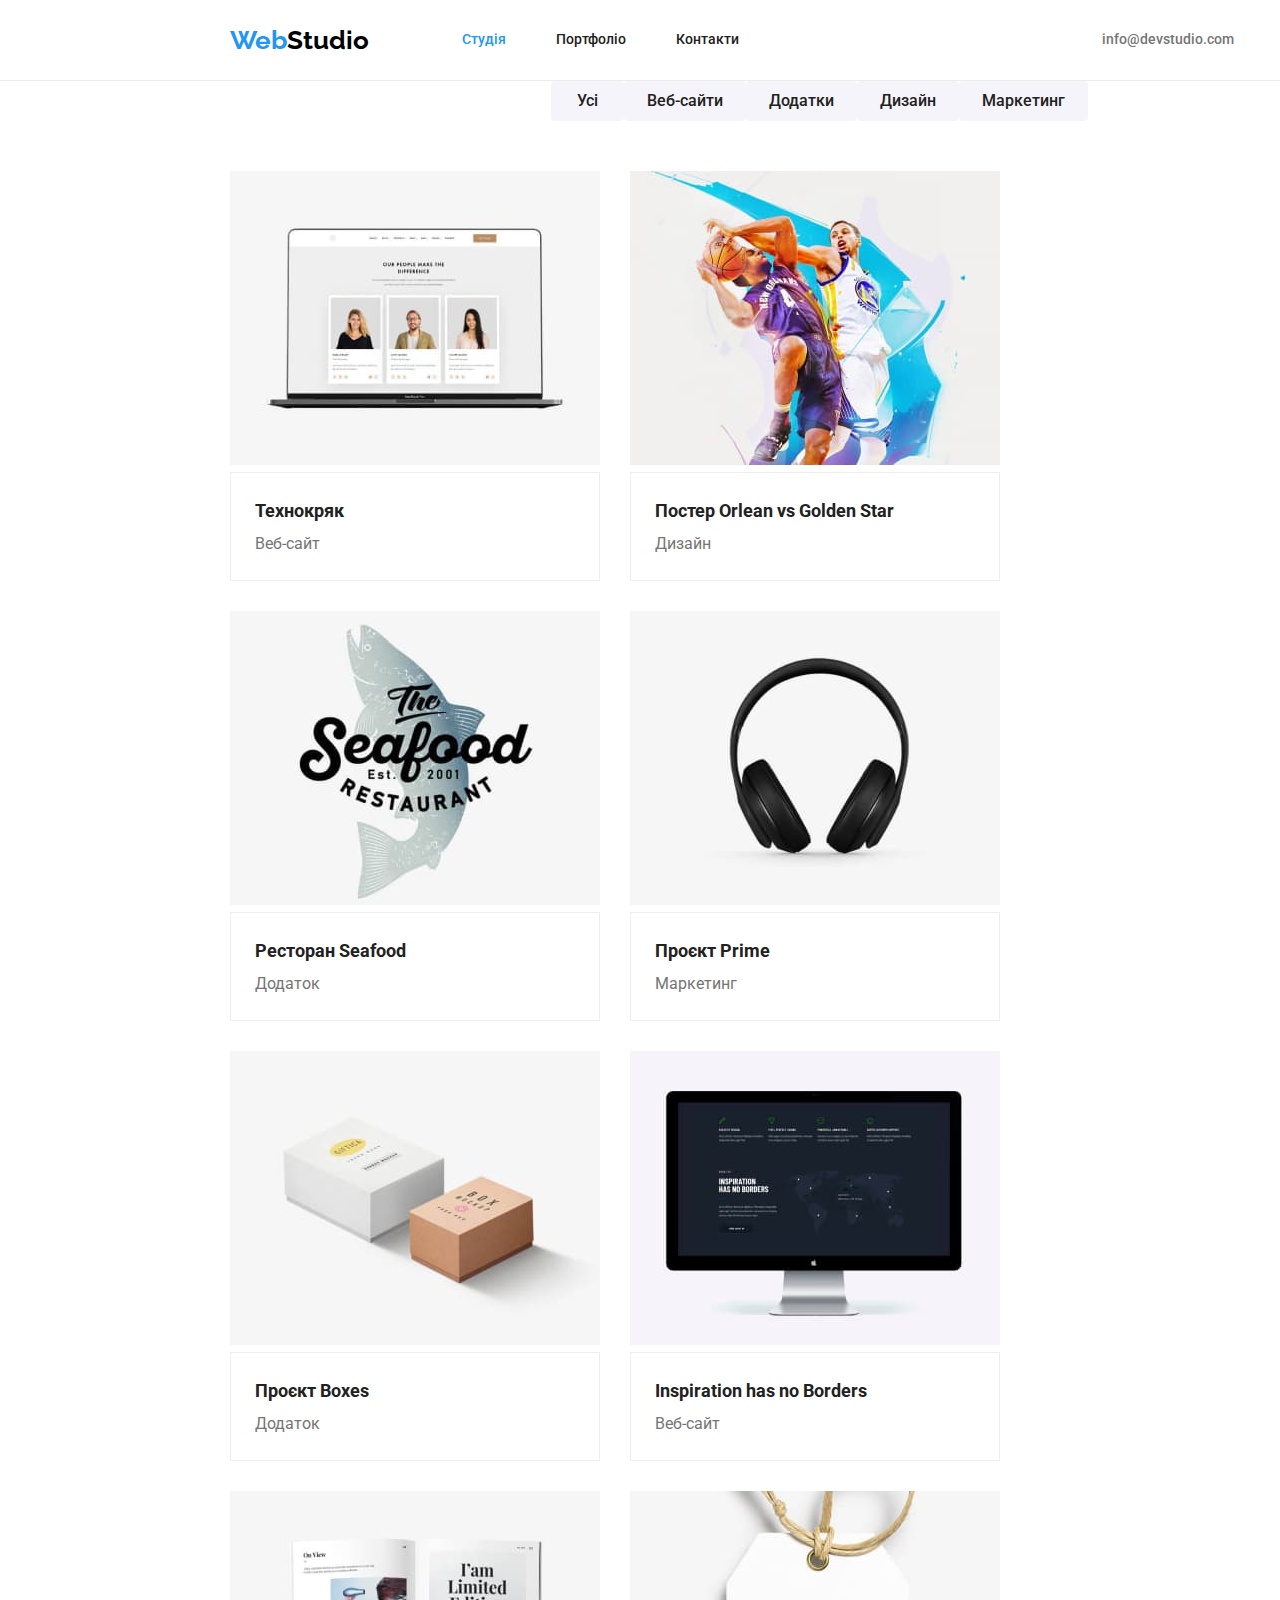
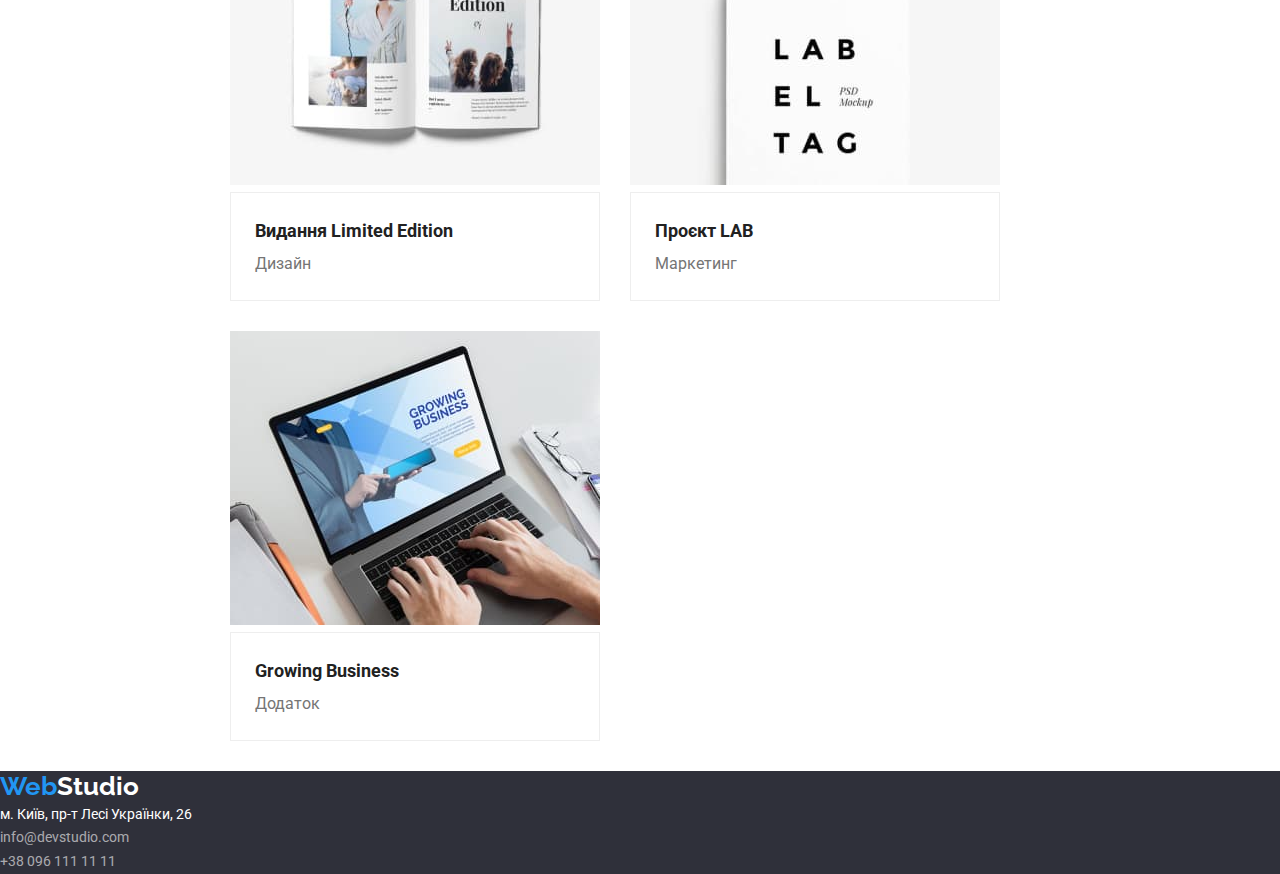
==== commit 66cb4f1d: "portfolio" ====
--- a/portfolio.html
+++ b/portfolio.html
@@ -17,34 +17,37 @@
   </head>
   <body>
     <header class="header">
-      <nav class="nav-links">
-        <a href="./index.html" class="logo" lang="en"
-          >Web<span class="header-studio">Studio</span></a
-        >
-        <ul class="nav list">
-          <li>
-            <a href="./index.html" class="link current">Студія</a>
-          </li>
-          <li>
-            <a href="./portfolio.html" class="link">Портфоліо</a>
-          </li>
-          <li>
-            <a href="#" class="link">Контакти</a>
-          </li>
-        </ul>
-      </nav>
-      <ul class="list">
-        <li>
-          <a href="mailto:info@devstudio.com" class="header-emeil link"
-            >info@devstudio.com</a
+      <div class="container">
+        <nav class="nav-links">
+          <a href="./index.html" class="logo" lang="en"
+            >Web<span class="header-studio">Studio</span></a
           >
-        </li>
-        <li>
-          <a href="tel:+380961111111" class="header-tel link"
-            >+38 096 111 11 11</a
-          >
-        </li>
-      </ul>
+          <ul class="nav list">
+            <li class="nav-item">
+              <a href="./index.html" class="link current">Студія</a>
+            </li>
+            <li class="nav-item">
+              <a href="./portfolio.html" class="link">Портфоліо</a>
+            </li>
+            <li class="nav-item">
+              <a href="#" class="link">Контакти</a>
+            </li>
+          </ul>
+
+          <ul class="auth-nav list">
+            <li class="auth-item">
+              <a href="mailto:info@devstudio.com" class="header-emeil link"
+                >info@devstudio.com</a
+              >
+            </li>
+            <li class="auth-item-last">
+              <a href="tel:+380961111111" class="header-tel link"
+                >+38 096 111 11 11</a
+              >
+            </li>
+          </ul>
+        </nav>
+      </div>
     </header>
 
     <main>
@@ -52,24 +55,24 @@
         <div class="container">
           <h1 class="portfolio-title visually-hidden">Портфоліо</h1>
           <ul class="filter list">
-            <li>
+            <li class="filter-item">
               <button type="button" class="filter-button">Усі</button>
             </li>
-            <li>
+            <li class="filter-item">
               <button type="button" class="filter-button">Веб-сайти</button>
             </li>
-            <li>
+            <li class="filter-item">
               <button type="button" class="filter-button">Додатки</button>
             </li>
-            <li>
+            <li class="filter-item">
               <button type="button" class="filter-button">Дизайн</button>
             </li>
-            <li>
+            <li class="filter-item">
               <button type="button" class="filter-button">Маркетинг</button>
             </li>
           </ul>
           <ul class="portfolio-links">
-            <li>
+            <li class="portfolio-list">
               <a href="#" class="portfolio link">
                 <img
                   src="./images/texnokr.jpg"
@@ -77,11 +80,13 @@
                   width="370"
                   height="294"
                 />
+                <div class="project">
                 <h2 class="project-title">Технокряк</h2>
                 <p class="project-text">Веб-сайт</p>
-              </a>
-            </li>
-            <li>
+              </div>
+              </a>
+            </li>
+            <li class="portfolio-list">
               <a href="#" class="portfolio link">
                 <img
                   src="./images/poster.jpg"
@@ -89,13 +94,15 @@
                   width="370"
                   height="294"
                 />
+                <div class="project">
                 <h2 class="project-title">
                   Постер <span lang="en"> Orlean vs Golden Star</span>
                 </h2>
                 <p class="project-text">Дизайн</p>
-              </a>
-            </li>
-            <li>
+              </div>
+              </a>
+            </li>
+            <li class="portfolio-list">
               <a href="#" class="portfolio link">
                 <img
                   src="./images/restor.jpg"
@@ -103,13 +110,15 @@
                   width="370"
                   height="294"
                 />
+                <div class="project">
                 <h2 class="project-title">
                   Ресторан <span lang="en">Seafood</span>
                 </h2>
                 <p class="project-text">Додаток</p>
-              </a>
-            </li>
-            <li>
+              </div>
+              </a>
+            </li>
+            <li class="portfolio-list">
               <a href="#" class="portfolio link">
                 <img
                   src="./images/prime.jpg"
@@ -117,13 +126,15 @@
                   width="370"
                   height="294"
                 />
+                <div class="project">
                 <h2 class="project-title">
                   Проєкт <span lang="en">Prime</span>
                 </h2>
                 <p class="project-text">Маркетинг</p>
-              </a>
-            </li>
-            <li>
+              </div>
+              </a>
+            </li>
+            <li class="portfolio-list">
               <a href="#" class="portfolio link">
                 <img
                   src="./images/boxies.jpg"
@@ -131,13 +142,15 @@
                   width="370"
                   height="294"
                 />
+                <div class="project">
                 <h2 class="project-title">
                   Проєкт <span lang="en">Boxes</span>
                 </h2>
                 <p class="project-text">Додаток</p>
-              </a>
-            </li>
-            <li>
+              </div>
+              </a>
+            </li>
+            <li class="portfolio-list">
               <a href="#" class="portfolio link">
                 <img
                   src="./images/inspirat.jpg"
@@ -145,13 +158,15 @@
                   width="370"
                   height="294"
                 />
+                <div class="project">
                 <h2 class="project-title">
                   <span lang="en">Inspiration has no Borders</span>
                 </h2>
                 <p class="project-text">Веб-сайт</p>
-              </a>
-            </li>
-            <li>
+              </div>
+              </a>
+            </li>
+            <li class="portfolio-list">
               <a href="#" class="portfolio link">
                 <img
                   src="./images/vudannja.jpg"
@@ -159,13 +174,15 @@
                   width="370"
                   height="294"
                 />
+                <div class="project">
                 <h2 class="project-title">
                   Видання <span lang="en">Limited Edition</span>
                 </h2>
                 <p class="project-text">Дизайн</p>
-              </a>
-            </li>
-            <li>
+              </div>
+              </a>
+            </li>
+            <li class="portfolio-list">
               <a href="#" class="portfolio link">
                 <img
                   src="./images/lab.jpg"
@@ -173,11 +190,13 @@
                   width="370"
                   height="294"
                 />
+                <div class="project">
                 <h2 class="project-title">Проєкт <span lang="en">LAB</span></h2>
                 <p class="project-text">Маркетинг</p>
-              </a>
-            </li>
-            <li>
+              </div>
+              </a>
+            </li>
+            <li class="portfolio-list">
               <a href="#" class="portfolio link">
                 <img
                   src="./images/growing.jpg"
@@ -185,10 +204,12 @@
                   width="370"
                   height="294"
                 />
+                <div class="project">
                 <h2 class="project-title">
                   <span lang="en">Growing Business</span>
                 </h2>
                 <p class="project-text">Додаток</p>
+              </div>
               </a>
             </li>
           </ul>
--- a/css/styles.css
+++ b/css/styles.css
@@ -1,7 +1,11 @@
+html {
+  box-sizing: border-box;
+}
+
 *,
 *::before,
 *::after {
-  box-sizing: border-box;
+  box-sizing: inherit;
 }
 
 :root {
@@ -14,6 +18,8 @@
   --section-background-color: #f5f4fa;
   --button-background-color: #188ce8;
   --footer-text-color: rgba(255, 255, 255, 0.6);
+  --border-bottom: #ECECEC;
+  --border-color: #EEEEEE;
 }
 
 body {
@@ -31,9 +37,11 @@
   align-items: center;
   padding-left: 15px;
   padding-right: 15px;
-    }
+  margin-left: 215px;
+}
 
 .section {
+  margin: 0;
   padding-top: 94px;
   padding-bottom: 94px;
 }
@@ -49,12 +57,10 @@
 
 /*header*/
 .header {
-  display: flex;
-  align-items: center;
-  justify-content: space-between;
   background-color: var(--primary-background-color);
-       }
-  
+  border-bottom: 1px solid var(--border-bottom);
+}
+
 .list {
   list-style: none;
   padding: 0;
@@ -62,9 +68,8 @@
 }
 
 .nav-item {
-  margin-bottom: 50;
-}
-
+  margin-right: 50px;
+}
 
 /*logo*/
 .logo {
@@ -75,6 +80,8 @@
   font-weight: 700;
   font-size: 26px;
   line-height: 1.19;
+
+  margin-right: 93px;
 }
 
 .header-studio {
@@ -82,10 +89,10 @@
 }
 
 /*nav list*/
-
 .nav {
   display: flex;
-  align-items: center;
+  padding: 32px 0px;
+  margin-left: 0;
 }
 
 .nav-links {
@@ -94,6 +101,7 @@
   line-height: 1.14;
 
   display: flex;
+  justify-content: space-between;
   align-items: center;
   margin: auto;
 }
@@ -122,6 +130,14 @@
 .auth-nav {
   display: flex;
   margin-left: auto;
+}
+
+.auth-item {
+  margin-right: 50px;
+}
+
+.auth-item-last {
+  margin-right: 0;
 }
 
 .header-emeil,
@@ -132,6 +148,9 @@
 /* hero */
 .hero {
   background-color: var(--secondary-background-color);
+  padding-top: 200px;
+  padding-bottom: 200px;
+  text-align: center;
 }
 
 .hero-title {
@@ -142,10 +161,9 @@
   line-height: 1.36;
 
   text-transform: uppercase;
-  text-align: center;
 
   padding: 0;
-  margin: 0;
+  margin-bottom: 30px;
 }
 
 /* button */
@@ -187,7 +205,7 @@
 }
 
 .features-list .features-item {
-  width: 270px;
+  min-width: 270px;
 }
 
 .features-item {
@@ -210,21 +228,47 @@
 }
 
 /*works*/
-img {
+.works-list {
+  display: inline-flex;
+}
+
+.img {
   display: block;
   max-width: 100%;
   height: auto;
 }
 
+.works-item {
+  margin-top: 0;
+  margin-bottom: 0;
+  margin-right: 30px;
+}
+
 /*teame*/
 .teame {
   background-color: var(--section-background-color);
 }
 
 .teame-list {
+  display: flex;
+}
+
+.teame-item {
   background-color: var(--primary-background-color);
+  width: 270px;
   list-style: none;
-}
+  margin-top: 0;
+  margin-bottom: 0;
+  margin-right: 30px;
+
+  box-shadow: 0px 1px 3px rgba(0, 0, 0, 0.12), 0px 1px 1px rgba(0, 0, 0, 0.14), 0px 2px 1px rgba(0, 0, 0, 0.2);
+  border-radius: 0px 0px 4px 4px; 
+  border: 1px solid transparent; 
+}
+
+.last {
+  margin-right: 0;
+  }
 
 .name {
   color: var(--title-text-color);
@@ -232,15 +276,23 @@
   font-weight: 500;
   font-size: 16px;
   line-height: 1.19;
+
+  margin-top: 30px;
+  margin-bottom: 10px;
 }
 
 .profession {
   font-size: 16px;
   line-height: 1.19;
+
+  margin-bottom: 30px;
 }
 
 .team-container {
-  padding: 30 70;
+  width: 270px;
+  text-align: center;
+  margin-top: 30px;
+  margin-bottom: 30px;
 }
 
 /*title h2*/
@@ -250,6 +302,8 @@
   font-weight: 700;
   font-size: 36px;
   line-height: 1.17;
+  text-align: center;
+  margin-bottom: 50px;
 }
 
 h2,
@@ -274,6 +328,12 @@
 /*footer*/
 .footer {
   background-color: var(--secondary-background-color);
+  
+}
+
+.lists {
+  margin-top: 60px;
+  margin-bottom: 60px;
 }
 
 .logo {
@@ -287,7 +347,7 @@
 
 .footer-list {
   list-style: none;
-}
+    }
 
 .address-link {
   color: var(--primary-background-color);
@@ -320,12 +380,32 @@
 }
 
 /*portfolio.html*/
+.portfolio {
+  margin: 0;
+}
 
 .portfolio-title {
 }
 
-/*button*/
+.filter {
+display: flex;
+    justify-content: center;
+    margin-left: 8px;
+    margin-bottom: 50px;
+}
+
+.filter-item {
+  margin-left: 8px;
+}
+
+/*button portfolio*/
 .filter-button {
+  display: inline;
+  border: 1px solid transparent;
+  border-radius: 4px;
+  padding: 6px 22px;
+  min-width: 73px;
+
   background-color: var(--section-background-color);
   color: var(--title-text-color);
 
@@ -355,6 +435,10 @@
 
 .portfolio-links {
   list-style: none;
+
+  display: flex;
+  flex-wrap: wrap;
+  
 }
 
 /*.portfolio.link {
@@ -372,12 +456,27 @@
 .portfolio.link:active {
     
 }*/
+
+.filter-item {
+  margin: 0;
+}
+
+.portfolio-list {
+  margin-right: 30px;
+  margin-bottom: 30px;
+}
+
+.project {
+  width: 370px;
+    padding: 20px 24px;
+    border: 1px solid var(--border-color);
+  }
 
 .project-title {
   font-weight: 700;
   font-size: 18px;
   line-height: 2;
-}
+ }
 
 .project-text {
   color: var(--primary-text-color);
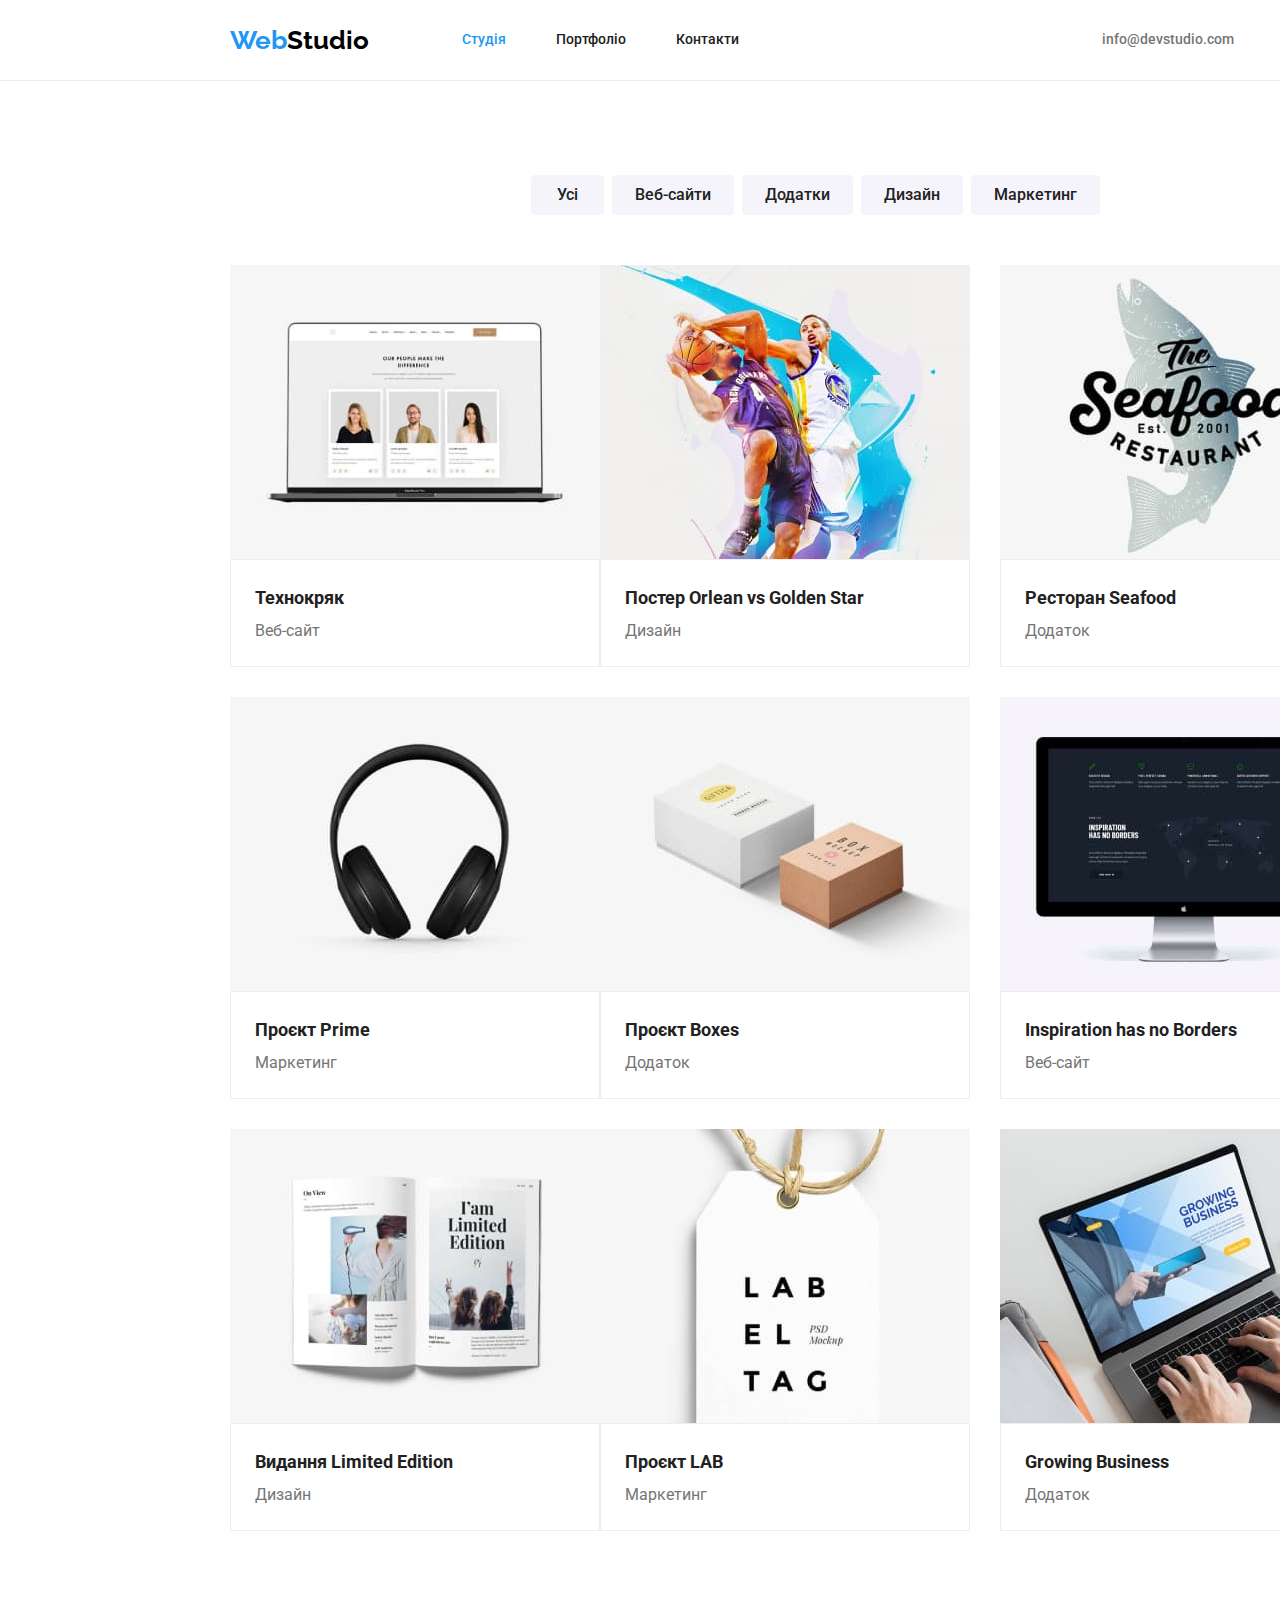
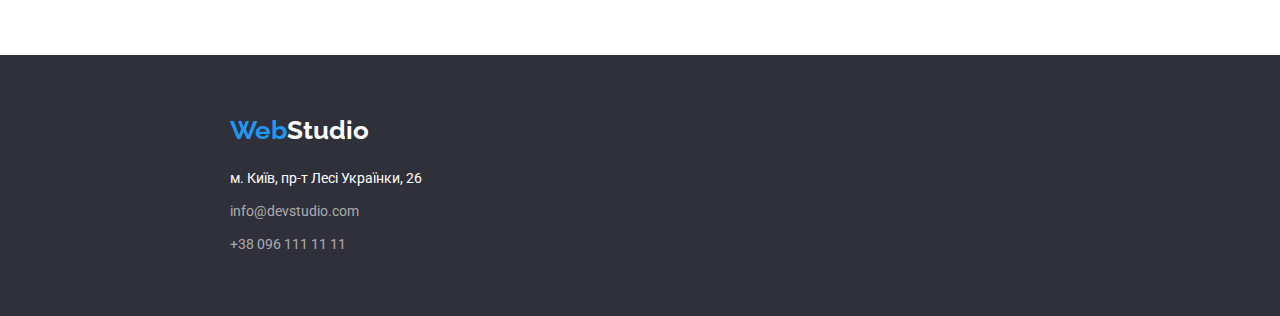
==== commit 8bad90a0: "портфоліо" ====
--- a/portfolio.html
+++ b/portfolio.html
@@ -51,7 +51,7 @@
     </header>
 
     <main>
-      <section class="portfolio">
+      <section class="portfolio section">
         <div class="container">
           <h1 class="portfolio-title visually-hidden">Портфоліо</h1>
           <ul class="filter list">
@@ -75,141 +75,152 @@
             <li class="portfolio-list">
               <a href="#" class="portfolio link">
                 <img
+                  class="img"
                   src="./images/texnokr.jpg"
                   alt="Зображення двох жінок і одного чоловіка"
                   width="370"
                   height="294"
                 />
                 <div class="project">
-                <h2 class="project-title">Технокряк</h2>
-                <p class="project-text">Веб-сайт</p>
-              </div>
-              </a>
-            </li>
-            <li class="portfolio-list">
-              <a href="#" class="portfolio link">
-                <img
+                  <h2 class="project-title">Технокряк</h2>
+                  <p class="project-text">Веб-сайт</p>
+                </div>
+              </a>
+            </li>
+            <li class="portfolio-list">
+              <a href="#" class="portfolio link">
+                <img
+                  class="img"
                   src="./images/poster.jpg"
                   alt="Два баскетболіста борються за м'яч"
                   width="370"
                   height="294"
                 />
                 <div class="project">
-                <h2 class="project-title">
-                  Постер <span lang="en"> Orlean vs Golden Star</span>
-                </h2>
-                <p class="project-text">Дизайн</p>
-              </div>
-              </a>
-            </li>
-            <li class="portfolio-list">
-              <a href="#" class="portfolio link">
-                <img
+                  <h2 class="project-title">
+                    Постер <span lang="en"> Orlean vs Golden Star</span>
+                  </h2>
+                  <p class="project-text">Дизайн</p>
+                </div>
+              </a>
+            </li>
+            <li class="portfolio-list">
+              <a href="#" class="portfolio link">
+                <img
+                  class="img"
                   src="./images/restor.jpg"
                   alt="Логотип ресторану риба"
                   width="370"
                   height="294"
                 />
                 <div class="project">
-                <h2 class="project-title">
-                  Ресторан <span lang="en">Seafood</span>
-                </h2>
-                <p class="project-text">Додаток</p>
-              </div>
-              </a>
-            </li>
-            <li class="portfolio-list">
-              <a href="#" class="portfolio link">
-                <img
+                  <h2 class="project-title">
+                    Ресторан <span lang="en">Seafood</span>
+                  </h2>
+                  <p class="project-text">Додаток</p>
+                </div>
+              </a>
+            </li>
+            <li class="portfolio-list">
+              <a href="#" class="portfolio link">
+                <img
+                  class="img"
                   src="./images/prime.jpg"
                   alt="Бездротові чорні навушники"
                   width="370"
                   height="294"
                 />
                 <div class="project">
-                <h2 class="project-title">
-                  Проєкт <span lang="en">Prime</span>
-                </h2>
-                <p class="project-text">Маркетинг</p>
-              </div>
-              </a>
-            </li>
-            <li class="portfolio-list">
-              <a href="#" class="portfolio link">
-                <img
+                  <h2 class="project-title">
+                    Проєкт <span lang="en">Prime</span>
+                  </h2>
+                  <p class="project-text">Маркетинг</p>
+                </div>
+              </a>
+            </li>
+            <li class="portfolio-list">
+              <a href="#" class="portfolio link">
+                <img
+                  class="img"
                   src="./images/boxies.jpg"
                   alt="Дві коробки"
                   width="370"
                   height="294"
                 />
                 <div class="project">
-                <h2 class="project-title">
-                  Проєкт <span lang="en">Boxes</span>
-                </h2>
-                <p class="project-text">Додаток</p>
-              </div>
-              </a>
-            </li>
-            <li class="portfolio-list">
-              <a href="#" class="portfolio link">
-                <img
+                  <h2 class="project-title">
+                    Проєкт <span lang="en">Boxes</span>
+                  </h2>
+                  <p class="project-text">Додаток</p>
+                </div>
+              </a>
+            </li>
+            <li class="portfolio-list">
+              <a href="#" class="portfolio link">
+                <img
+                  class="img"
                   src="./images/inspirat.jpg"
                   alt="Зображення карти світу на моніторі комп'ютера"
                   width="370"
                   height="294"
                 />
                 <div class="project">
-                <h2 class="project-title">
-                  <span lang="en">Inspiration has no Borders</span>
-                </h2>
-                <p class="project-text">Веб-сайт</p>
-              </div>
-              </a>
-            </li>
-            <li class="portfolio-list">
-              <a href="#" class="portfolio link">
-                <img
+                  <h2 class="project-title">
+                    <span lang="en">Inspiration has no Borders</span>
+                  </h2>
+                  <p class="project-text">Веб-сайт</p>
+                </div>
+              </a>
+            </li>
+            <li class="portfolio-list">
+              <a href="#" class="portfolio link">
+                <img
+                  class="img"
                   src="./images/vudannja.jpg"
                   alt="Розгорнутий журнал"
                   width="370"
                   height="294"
                 />
                 <div class="project">
-                <h2 class="project-title">
-                  Видання <span lang="en">Limited Edition</span>
-                </h2>
-                <p class="project-text">Дизайн</p>
-              </div>
-              </a>
-            </li>
-            <li class="portfolio-list">
-              <a href="#" class="portfolio link">
-                <img
+                  <h2 class="project-title">
+                    Видання <span lang="en">Limited Edition</span>
+                  </h2>
+                  <p class="project-text">Дизайн</p>
+                </div>
+              </a>
+            </li>
+            <li class="portfolio-list">
+              <a href="#" class="portfolio link">
+                <img
+                  class="img"
                   src="./images/lab.jpg"
                   alt="Етикетка (бірка)"
                   width="370"
                   height="294"
                 />
                 <div class="project">
-                <h2 class="project-title">Проєкт <span lang="en">LAB</span></h2>
-                <p class="project-text">Маркетинг</p>
-              </div>
-              </a>
-            </li>
-            <li class="portfolio-list">
-              <a href="#" class="portfolio link">
-                <img
+                  <h2 class="project-title">
+                    Проєкт <span lang="en">LAB</span>
+                  </h2>
+                  <p class="project-text">Маркетинг</p>
+                </div>
+              </a>
+            </li>
+            <li class="portfolio-list">
+              <a href="#" class="portfolio link">
+                <img
+                  class="img"
                   src="./images/growing.jpg"
                   alt="Людина працює на ноутбуці"
                   width="370"
                   height="294"
                 />
                 <div class="project">
-                <h2 class="project-title">
-                  <span lang="en">Growing Business</span>
-                </h2>
-                <p class="project-text">Додаток</p>
-              </div>
+                  <h2 class="project-title">
+                    <span lang="en">Growing Business</span>
+                  </h2>
+                  <p class="project-text">Додаток</p>
+                </div>
               </a>
             </li>
           </ul>
@@ -218,32 +229,36 @@
     </main>
 
     <footer class="footer">
-      <a href="./index.html" class="logo link" lang="en"
-        >Web<span class="footer-studio">Studio</span></a
-      >
-      <address class="footer-address">
-        <ul class="footer-list">
-          <li>
-            <a
-              href="https://goo.gl/maps/CPtrU1FHBa2aNyZL9"
-              target="_blank"
-              rel="noopener noreferrer nofollow"
-              class="address-link"
-              >м. Київ, пр-т Лесі Українки, 26</a
-            >
-          </li>
-          <li>
-            <a href="mailto:info@devstudio.com" class="footer-emeil footer-link"
-              >info@devstudio.com</a
-            >
-          </li>
-          <li>
-            <a href="tel:+380961111111" class="footer-tel footer-link"
-              >+38 096 111 11 11</a
-            >
-          </li>
-        </ul>
-      </address>
+      <div class="container">
+        <a href="./index.html" class="logo link" lang="en"
+          >Web<span class="footer-studio">Studio</span></a
+        >
+        <address class="footer-address">
+          <ul class="footer-list">
+            <li class="address-item">
+              <a
+                href="https://goo.gl/maps/CPtrU1FHBa2aNyZL9"
+                target="_blank"
+                rel="noopener noreferrer nofollow"
+                class="address-link"
+                >м. Київ, пр-т Лесі Українки, 26</a
+              >
+            </li>
+            <li class="address-item">
+              <a
+                href="mailto:info@devstudio.com"
+                class="footer-emeil footer-link"
+                >info@devstudio.com</a
+              >
+            </li>
+            <li class="address-item">
+              <a href="tel:+380961111111" class="footer-tel footer-link"
+                >+38 096 111 11 11</a
+              >
+            </li>
+          </ul>
+        </address>
+      </div>
     </footer>
   </body>
 </html>
--- a/css/styles.css
+++ b/css/styles.css
@@ -18,8 +18,8 @@
   --section-background-color: #f5f4fa;
   --button-background-color: #188ce8;
   --footer-text-color: rgba(255, 255, 255, 0.6);
-  --border-bottom: #ECECEC;
-  --border-color: #EEEEEE;
+  --border-bottom: #ececec;
+  --border-color: #eeeeee;
 }
 
 body {
@@ -261,14 +261,15 @@
   margin-bottom: 0;
   margin-right: 30px;
 
-  box-shadow: 0px 1px 3px rgba(0, 0, 0, 0.12), 0px 1px 1px rgba(0, 0, 0, 0.14), 0px 2px 1px rgba(0, 0, 0, 0.2);
-  border-radius: 0px 0px 4px 4px; 
-  border: 1px solid transparent; 
+  box-shadow: 0px 1px 3px rgba(0, 0, 0, 0.12), 0px 1px 1px rgba(0, 0, 0, 0.14),
+    0px 2px 1px rgba(0, 0, 0, 0.2);
+  border-radius: 0px 0px 4px 4px;
+  border: 1px solid transparent;
 }
 
 .last {
   margin-right: 0;
-  }
+}
 
 .name {
   color: var(--title-text-color);
@@ -328,7 +329,9 @@
 /*footer*/
 .footer {
   background-color: var(--secondary-background-color);
-  
+
+  padding-top: 60px;
+  padding-bottom: 60px;
 }
 
 .lists {
@@ -347,7 +350,7 @@
 
 .footer-list {
   list-style: none;
-    }
+}
 
 .address-link {
   color: var(--primary-background-color);
@@ -379,6 +382,14 @@
   color: var(--accent-color);
 }
 
+.address-item {
+  margin-top: 9px;
+}
+
+.footer-list {
+  margin-top: 20px;
+}
+
 /*portfolio.html*/
 .portfolio {
   margin: 0;
@@ -388,10 +399,10 @@
 }
 
 .filter {
-display: flex;
-    justify-content: center;
-    margin-left: 8px;
-    margin-bottom: 50px;
+  display: flex;
+  justify-content: center;
+  margin-left: 8px;
+  margin-bottom: 50px;
 }
 
 .filter-item {
@@ -405,6 +416,7 @@
   border-radius: 4px;
   padding: 6px 22px;
   min-width: 73px;
+  margin-right: 8px;
 
   background-color: var(--section-background-color);
   color: var(--title-text-color);
@@ -433,12 +445,18 @@
   color: var(--primary-background-color);
 }
 
+.current.button {
+  font-family: inherit;
+  font-weight: 500;
+  font-size: 16px;
+  line-height: 1.6;
+}
+
 .portfolio-links {
   list-style: none;
 
   display: flex;
   flex-wrap: wrap;
-  
 }
 
 /*.portfolio.link {
@@ -466,17 +484,21 @@
   margin-bottom: 30px;
 }
 
+.portfolio-list:nth-last-child(3n) {
+  margin-right: 0;
+}
+
 .project {
   width: 370px;
-    padding: 20px 24px;
-    border: 1px solid var(--border-color);
-  }
+  padding: 20px 24px;
+  border: 1px solid var(--border-color);
+}
 
 .project-title {
   font-weight: 700;
   font-size: 18px;
   line-height: 2;
- }
+}
 
 .project-text {
   color: var(--primary-text-color);
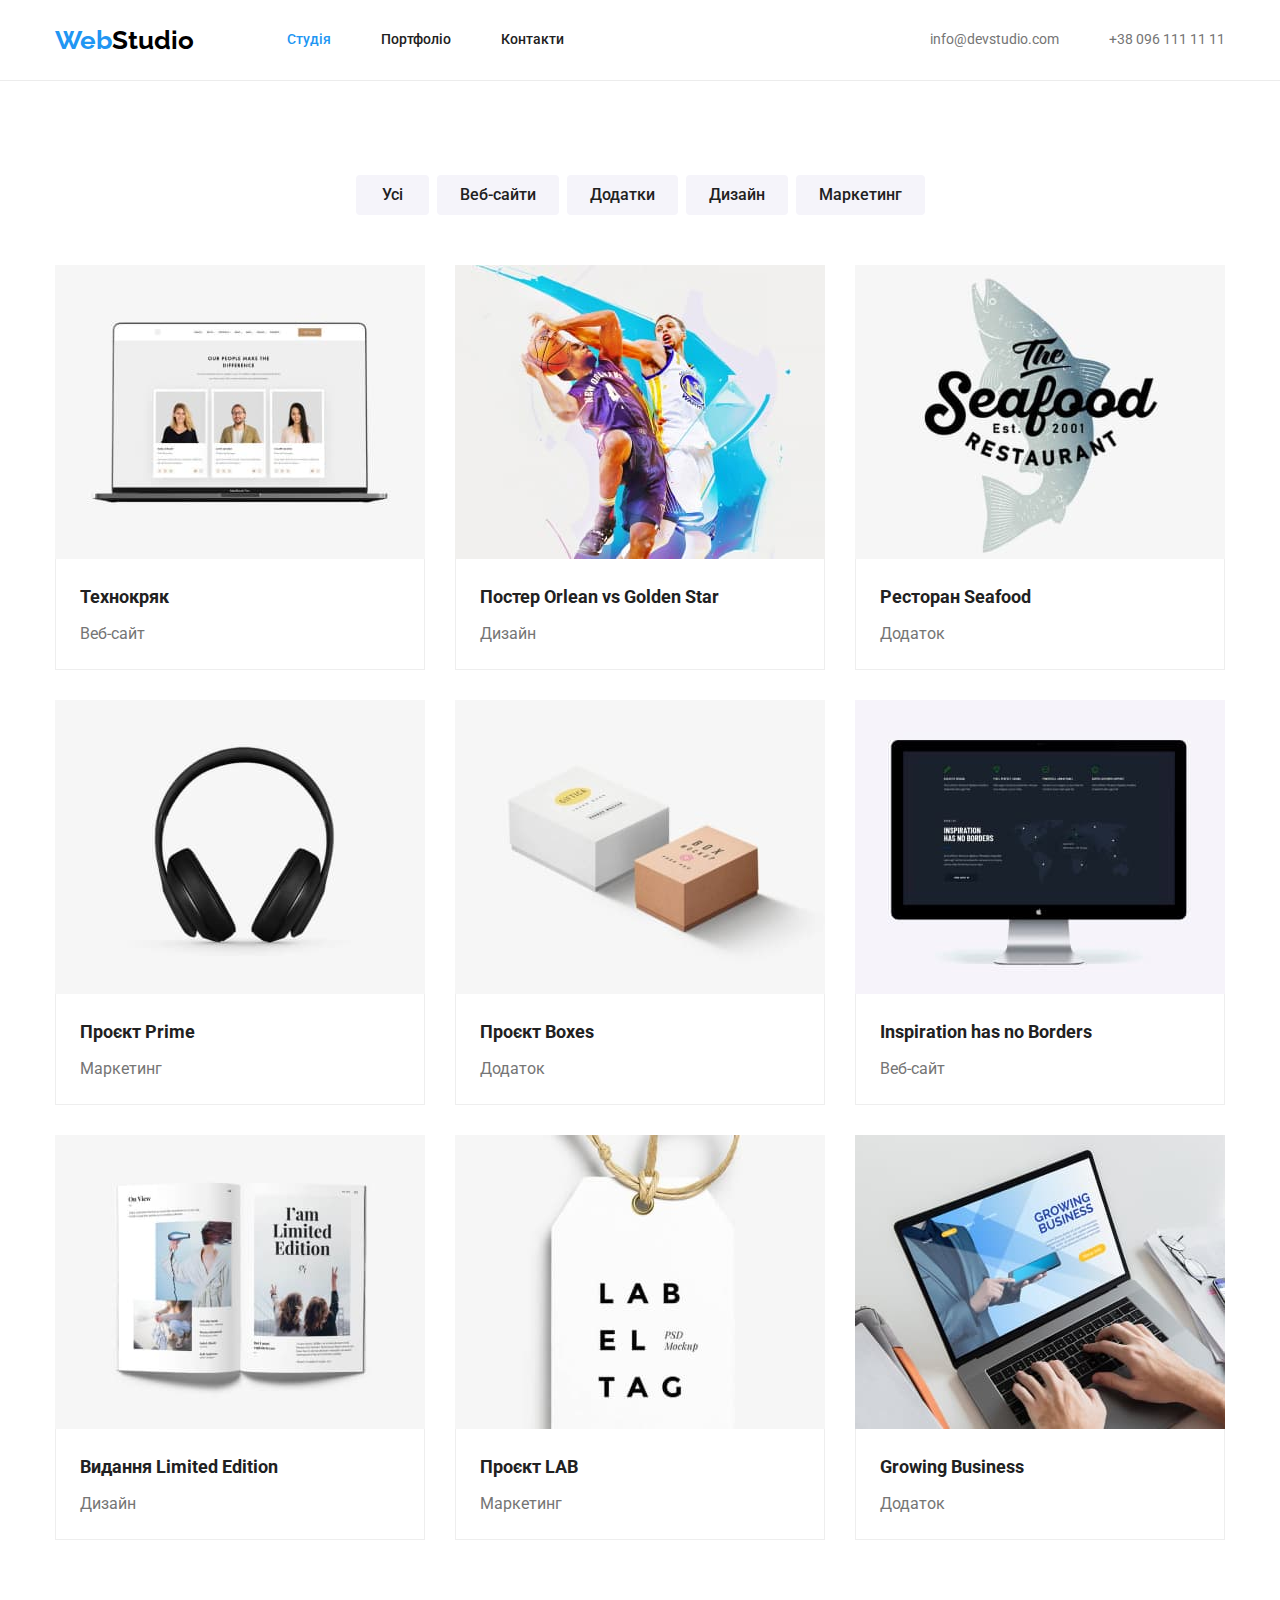
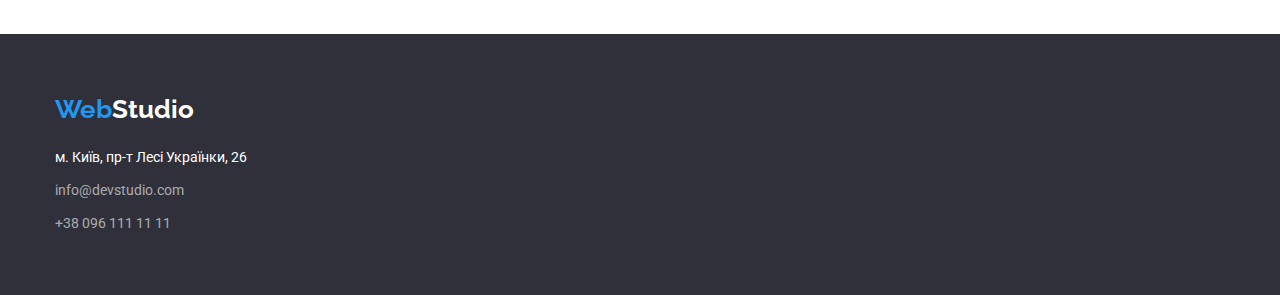
==== commit bf077c5c: "Виправлена дз" ====
--- a/portfolio.html
+++ b/portfolio.html
@@ -17,36 +17,35 @@
   </head>
   <body>
     <header class="header">
-      <div class="container">
+      <div class="container heder-box">
         <nav class="nav-links">
-          <a href="./index.html" class="logo" lang="en"
+          <a href="./index.html" class="logo header-logo" lang="en"
             >Web<span class="header-studio">Studio</span></a
           >
           <ul class="nav list">
             <li class="nav-item">
-              <a href="./index.html" class="link current">Студія</a>
+              <a href="./index.html" class="nav-link link current">Студія</a>
             </li>
             <li class="nav-item">
-              <a href="./portfolio.html" class="link">Портфоліо</a>
-            </li>
-            <li class="nav-item">
-              <a href="#" class="link">Контакти</a>
-            </li>
-          </ul>
-
-          <ul class="auth-nav list">
-            <li class="auth-item">
-              <a href="mailto:info@devstudio.com" class="header-emeil link"
-                >info@devstudio.com</a
-              >
-            </li>
-            <li class="auth-item-last">
-              <a href="tel:+380961111111" class="header-tel link"
-                >+38 096 111 11 11</a
-              >
+              <a href="./portfolio.html" class="nav-link link">Портфоліо</a>
+            </li>
+            <li class="nav-item last">
+              <a href="#" class="nav-link link">Контакти</a>
             </li>
           </ul>
         </nav>
+        <ul class="auth-nav list">
+          <li class="auth-item">
+            <a href="mailto:info@devstudio.com" class="header-emeil link"
+              >info@devstudio.com</a
+            >
+          </li>
+          <li class="auth-item-last">
+            <a href="tel:+380961111111" class="header-tel link"
+              >+38 096 111 11 11</a
+            >
+          </li>
+        </ul>
       </div>
     </header>
 
--- a/css/styles.css
+++ b/css/styles.css
@@ -1,11 +1,7 @@
-html {
-  box-sizing: border-box;
-}
-
 *,
 *::before,
 *::after {
-  box-sizing: inherit;
+  box-sizing: border-box;
 }
 
 :root {
@@ -37,7 +33,8 @@
   align-items: center;
   padding-left: 15px;
   padding-right: 15px;
-  margin-left: 215px;
+  margin-left: auto;
+  margin-right: auto;
 }
 
 .section {
@@ -61,6 +58,38 @@
   border-bottom: 1px solid var(--border-bottom);
 }
 
+.heder-box {
+  display: flex;
+  justify-content: space-between;
+  align-items: center;
+  margin: auto;
+}
+
+/*logo*/
+.logo {
+  color: var(--accent-color);
+  text-decoration: none;
+
+  font-family: "Raleway", sans-serif;
+  font-weight: 700;
+  font-size: 26px;
+  line-height: 1.19;
+}
+
+.header-logo {
+  margin-right: 93px;
+}
+
+.header-studio {
+  color: var(--secondary-text-color);
+}
+
+/*nav list*/
+.nav {
+  display: flex;
+  margin-left: 0;
+}
+
 .list {
   list-style: none;
   padding: 0;
@@ -71,30 +100,6 @@
   margin-right: 50px;
 }
 
-/*logo*/
-.logo {
-  color: var(--accent-color);
-  text-decoration: none;
-
-  font-family: "Raleway", sans-serif;
-  font-weight: 700;
-  font-size: 26px;
-  line-height: 1.19;
-
-  margin-right: 93px;
-}
-
-.header-studio {
-  color: var(--secondary-text-color);
-}
-
-/*nav list*/
-.nav {
-  display: flex;
-  padding: 32px 0px;
-  margin-left: 0;
-}
-
 .nav-links {
   color: var(--title-text-color);
   font-weight: 500;
@@ -103,7 +108,13 @@
   display: flex;
   justify-content: space-between;
   align-items: center;
-  margin: auto;
+}
+
+.nav-link {
+  display: flex;
+  padding: 32px 0;
+  color: var(--title-text-color);
+  text-decoration: none;
 }
 
 .link {
@@ -143,6 +154,7 @@
 .header-emeil,
 .header-tel {
   color: var(--primary-text-color);
+  padding: 32px 0;
 }
 
 /* hero */
@@ -163,7 +175,8 @@
   text-transform: uppercase;
 
   padding: 0;
-  margin-bottom: 30px;
+  margin: 0 auto 30px auto;
+  width: 700px;
 }
 
 /* button */
@@ -223,11 +236,18 @@
 }
 
 .list-title {
+  color: var(--title-text-color);
+
   text-transform: uppercase;
   margin-bottom: 10px;
+  font-size: 14px;
 }
 
 /*works*/
+.works {
+  padding-top: 0;
+}
+
 .works-list {
   display: inline-flex;
 }
@@ -278,7 +298,7 @@
   font-size: 16px;
   line-height: 1.19;
 
-  margin-top: 30px;
+  margin-top: 0;
   margin-bottom: 10px;
 }
 
@@ -286,14 +306,13 @@
   font-size: 16px;
   line-height: 1.19;
 
-  margin-bottom: 30px;
+  margin-bottom: 0;
 }
 
 .team-container {
   width: 270px;
   text-align: center;
-  margin-top: 30px;
-  margin-bottom: 30px;
+  padding: 30px;
 }
 
 /*title h2*/
@@ -305,11 +324,6 @@
   line-height: 1.17;
   text-align: center;
   margin-bottom: 50px;
-}
-
-h2,
-h3 {
-  color: var(--title-text-color);
 }
 
 /*Приховані заголовки*/
@@ -382,7 +396,7 @@
   color: var(--accent-color);
 }
 
-.address-item {
+.address-item:not(:first-child) {
   margin-top: 9px;
 }
 
@@ -400,13 +414,9 @@
 
 .filter {
   display: flex;
+  gap: 8px;
   justify-content: center;
-  margin-left: 8px;
   margin-bottom: 50px;
-}
-
-.filter-item {
-  margin-left: 8px;
 }
 
 /*button portfolio*/
@@ -416,7 +426,6 @@
   border-radius: 4px;
   padding: 6px 22px;
   min-width: 73px;
-  margin-right: 8px;
 
   background-color: var(--section-background-color);
   color: var(--title-text-color);
@@ -425,6 +434,9 @@
   font-weight: 500;
   font-size: 16px;
   line-height: 1.6;
+
+  box-shadow: 0px, 2px rgba(0, 0, 0, 0.12), 0px, 1px rgba(0, 0, 0, 0.08), 0px,
+    3px rgba(0, 0, 0, 0.1);
 }
 
 .filter-button {
@@ -457,6 +469,8 @@
 
   display: flex;
   flex-wrap: wrap;
+  margin-right: -30px;
+  margin-bottom: -30px;
 }
 
 /*.portfolio.link {
@@ -482,22 +496,20 @@
 .portfolio-list {
   margin-right: 30px;
   margin-bottom: 30px;
-}
-
-.portfolio-list:nth-last-child(3n) {
-  margin-right: 0;
 }
 
 .project {
   width: 370px;
   padding: 20px 24px;
   border: 1px solid var(--border-color);
+  border-top: none;
 }
 
 .project-title {
   font-weight: 700;
   font-size: 18px;
   line-height: 2;
+  margin-bottom: 4px;
 }
 
 .project-text {
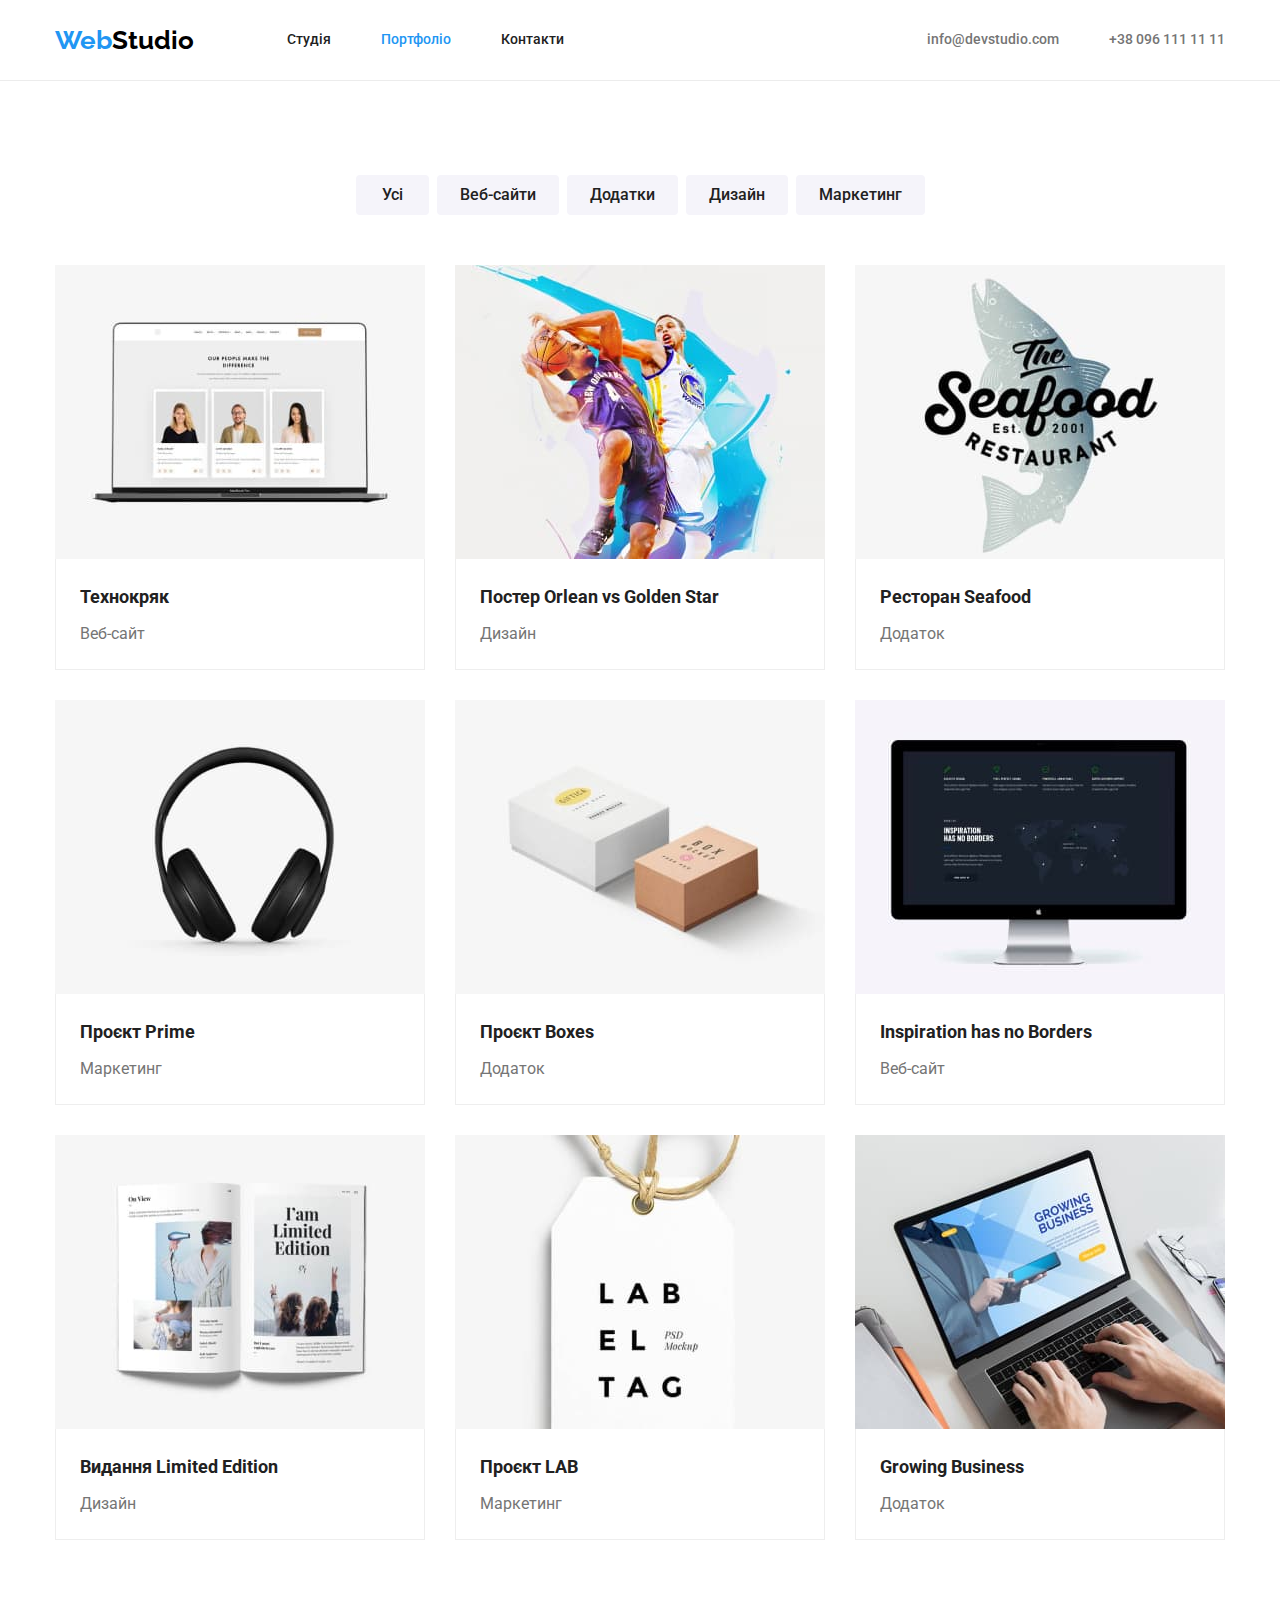
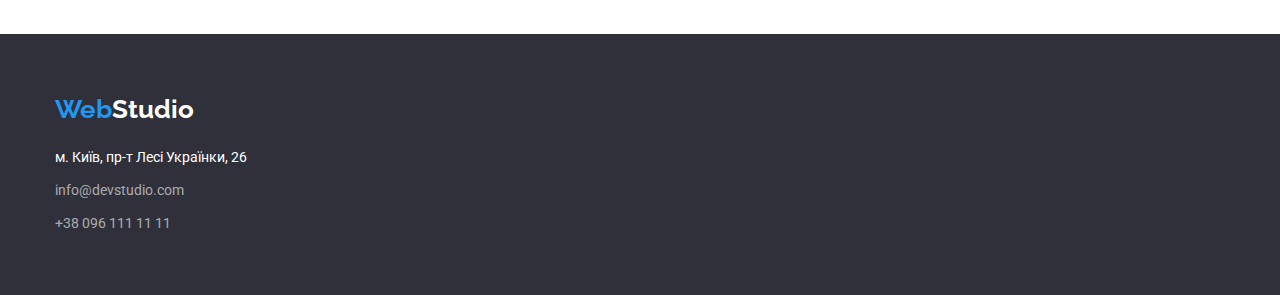
==== commit 04dbe88d: "fix HW" ====
--- a/portfolio.html
+++ b/portfolio.html
@@ -24,10 +24,10 @@
           >
           <ul class="nav list">
             <li class="nav-item">
-              <a href="./index.html" class="nav-link link current">Студія</a>
+              <a href="./index.html" class="nav-link link">Студія</a>
             </li>
             <li class="nav-item">
-              <a href="./portfolio.html" class="nav-link link">Портфоліо</a>
+              <a href="./portfolio.html" class="nav-link link current">Портфоліо</a>
             </li>
             <li class="nav-item last">
               <a href="#" class="nav-link link">Контакти</a>
--- a/css/styles.css
+++ b/css/styles.css
@@ -1,9 +1,3 @@
-*,
-*::before,
-*::after {
-  box-sizing: border-box;
-}
-
 :root {
   --primary-text-color: #757575;
   --title-text-color: #212121;
@@ -154,6 +148,7 @@
 .header-emeil,
 .header-tel {
   color: var(--primary-text-color);
+  font-weight: 500;
   padding: 32px 0;
 }
 
@@ -249,7 +244,7 @@
 }
 
 .works-list {
-  display: inline-flex;
+  display: flex;
 }
 
 .img {
